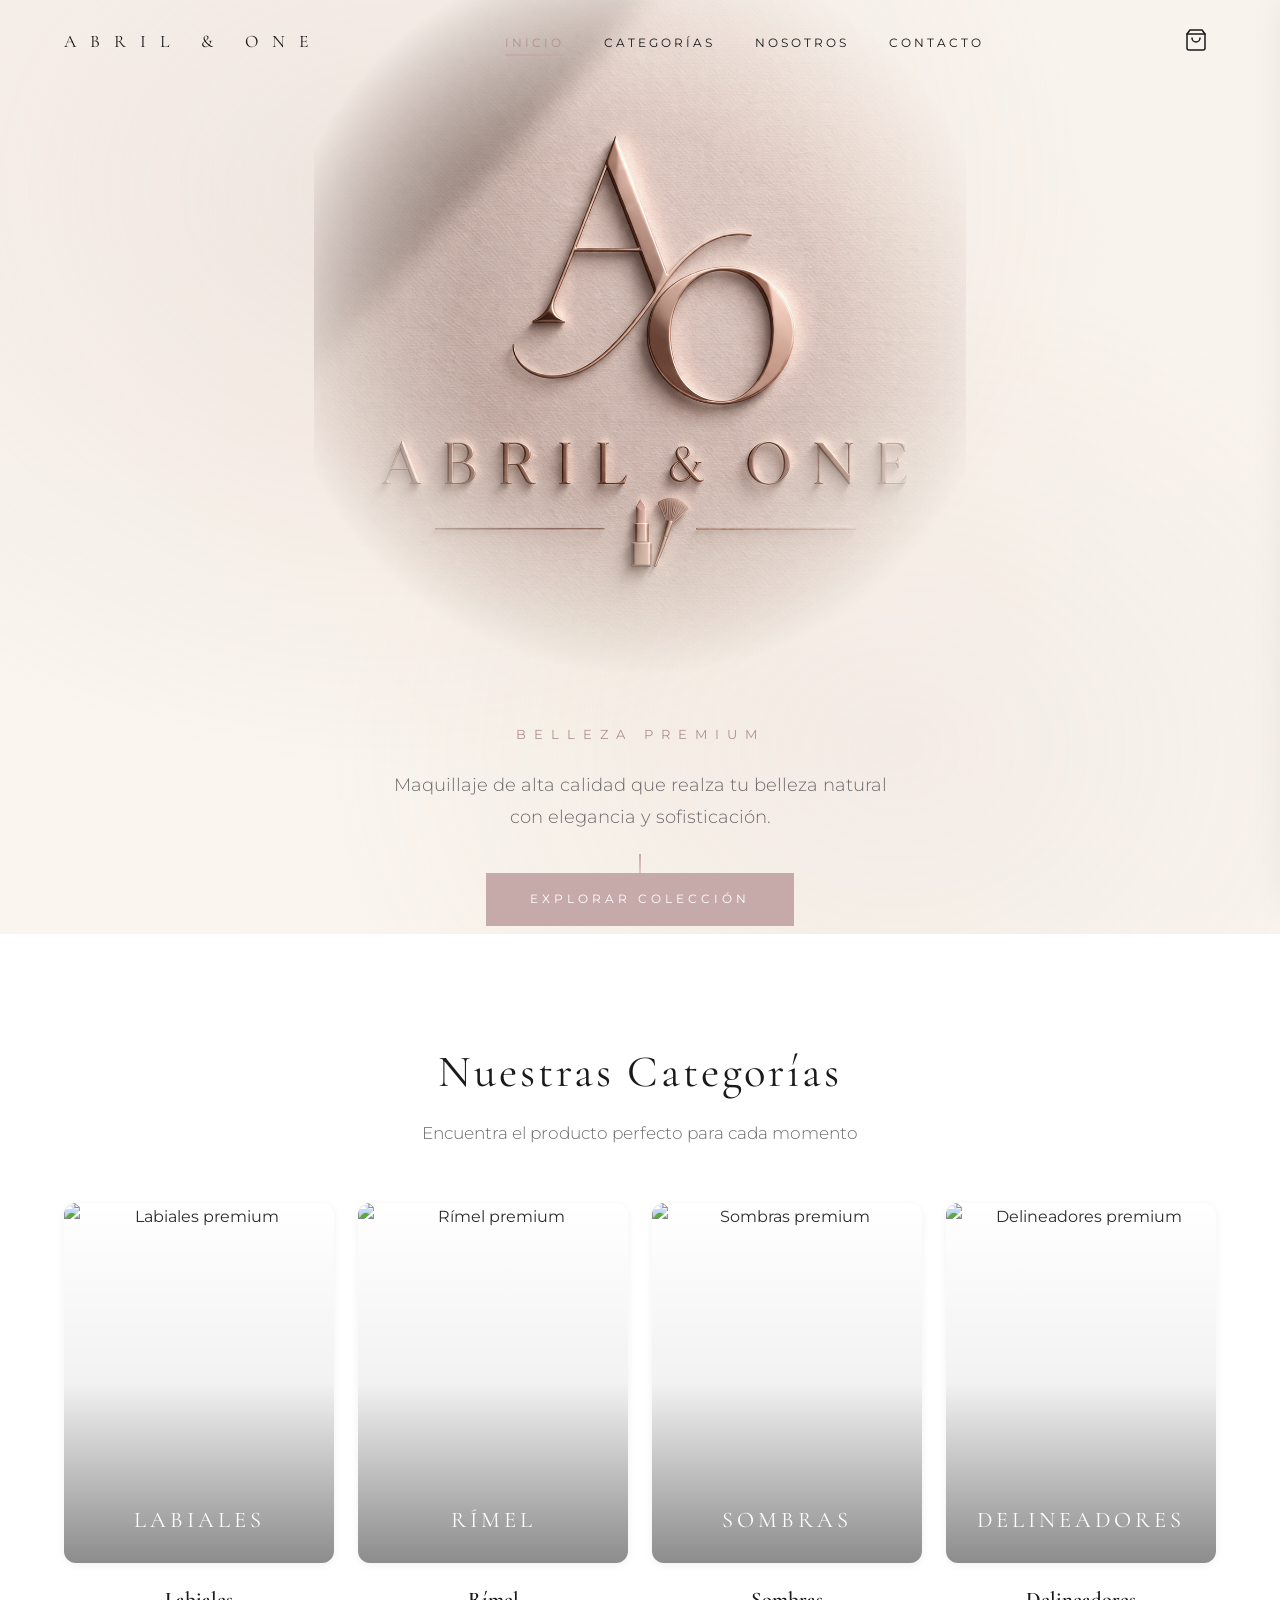
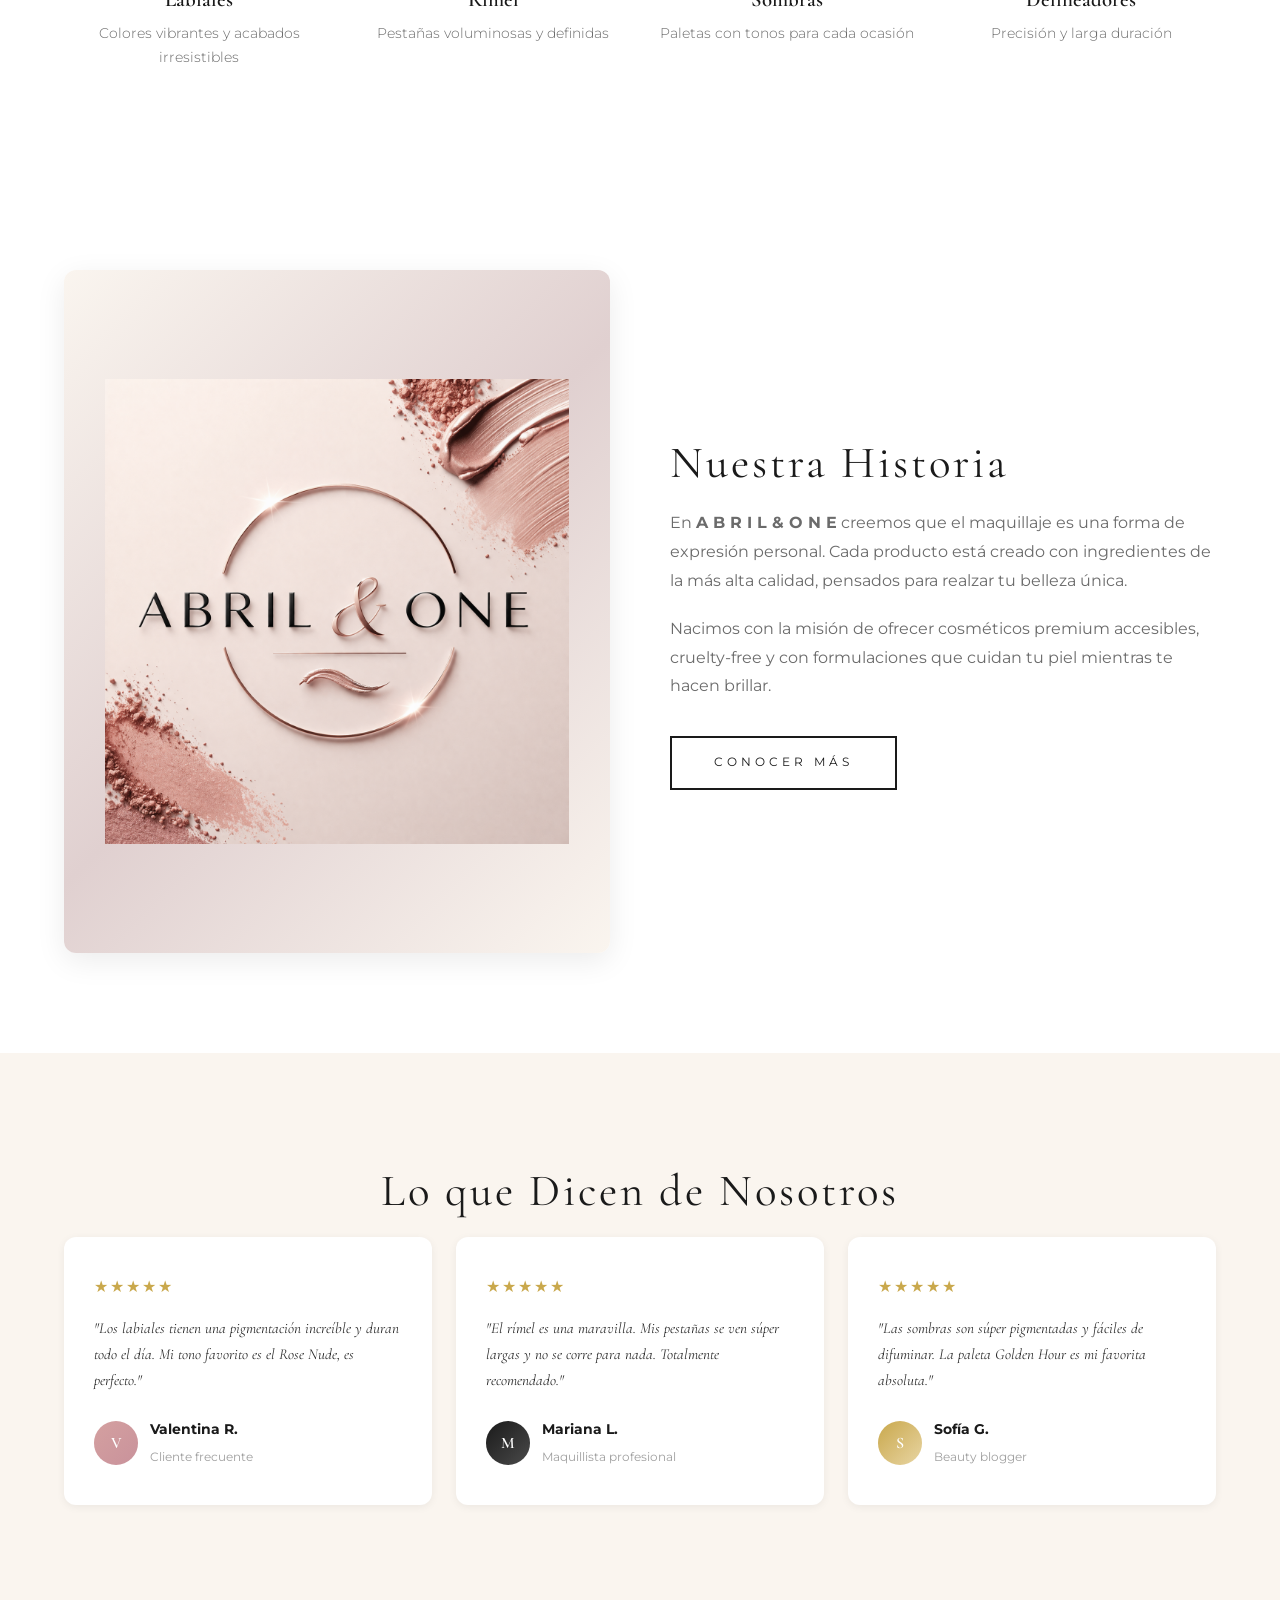
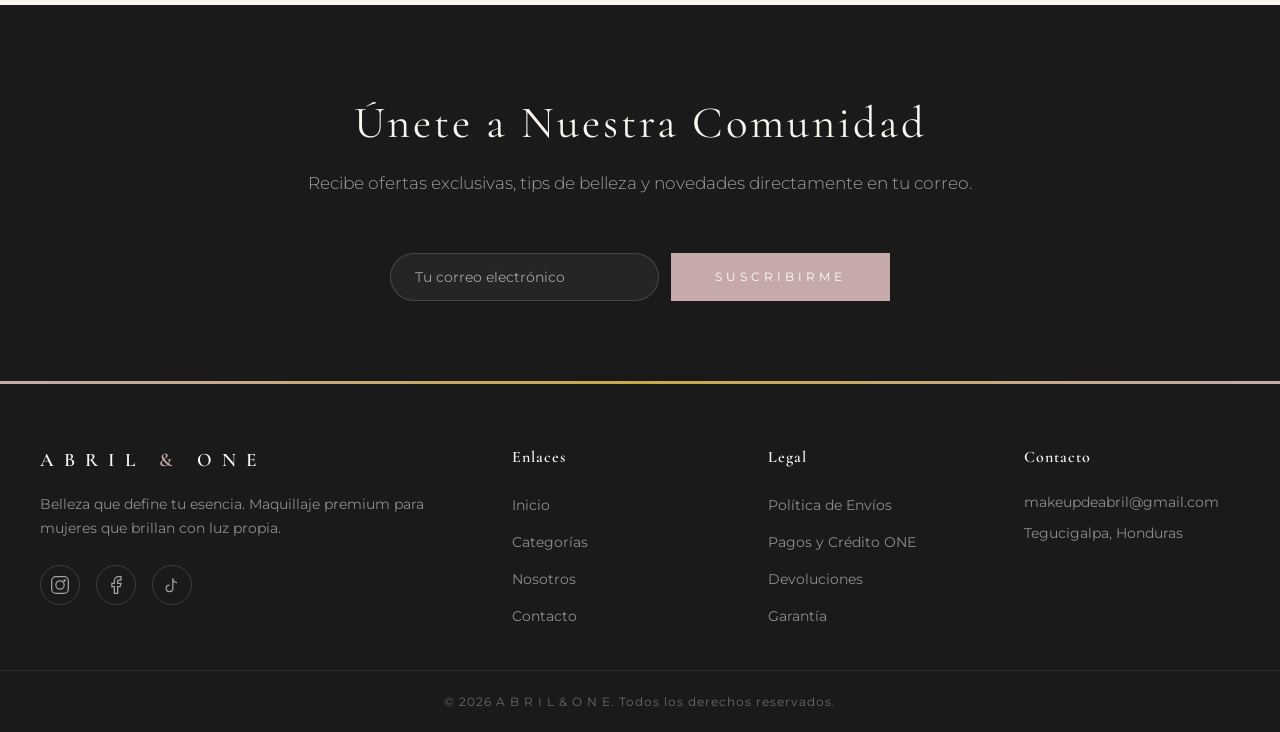
==== index.html @ 41f859d7 "Initial commit: A B R I L & O N E - E-commerce de maquillaje premium - Sitio completo con catalogo d" ====
<!DOCTYPE html>
<html lang="es">
<head>
  <meta charset="UTF-8">
  <meta name="viewport" content="width=device-width, initial-scale=1.0">
  <meta name="description" content="A B R I L & O N E — Maquillaje premium. Labiales, rímel, sombras y delineadores que definen tu esencia.">
  <title>A B R I L &amp; O N E | Belleza Premium</title>
  <link rel="preconnect" href="https://fonts.googleapis.com">
  <link rel="preconnect" href="https://fonts.gstatic.com" crossorigin>
  <link href="https://fonts.googleapis.com/css2?family=Cormorant+Garamond:ital,wght@0,300;0,400;0,500;0,600;0,700;1,300;1,400&family=Montserrat:wght@300;400;500;600&display=swap" rel="stylesheet">
  <link rel="stylesheet" href="css/styles.css">
</head>
<body>

  <!-- ========== NAVBAR ========== -->
  <nav class="navbar" id="navbar">
    <div class="container nav-container">
      <a href="index.html" class="nav-logo">A B R I L &nbsp; &amp; &nbsp; O N E</a>
      <ul class="nav-links" id="navLinks">
        <li><a href="index.html" class="active">Inicio</a></li>
        <li><a href="productos.html">Categorías</a></li>
        <li><a href="nosotros.html">Nosotros</a></li>
        <li><a href="contacto.html">Contacto</a></li>
      </ul>
      <div class="nav-actions">
        <button class="cart-btn" id="cartBtn" aria-label="Carrito de compras">
          <svg width="24" height="24" viewBox="0 0 24 24" fill="none" stroke="currentColor" stroke-width="1.5" stroke-linecap="round" stroke-linejoin="round">
            <path d="M6 2L3 6v14a2 2 0 002 2h14a2 2 0 002-2V6l-3-4z"/>
            <line x1="3" y1="6" x2="21" y2="6"/>
            <path d="M16 10a4 4 0 01-8 0"/>
          </svg>
          <span class="cart-count" id="cartCount">0</span>
        </button>
        <button class="menu-toggle" id="menuToggle" aria-label="Abrir menú" aria-expanded="false">
          <span></span>
          <span></span>
          <span></span>
        </button>
      </div>
    </div>
  </nav>

  <!-- ========== HERO ========== -->
  <section class="hero" id="inicio">
    <div class="hero-bg"></div>
    <div class="hero-content">
      <div class="hero-logo-wrap fade-in">
        <img src="logo.png" alt="A B R I L   &   O N E" class="hero-logo">
      </div>
      <p class="hero-tagline fade-in">Belleza Premium</p>
      <p class="hero-desc fade-in">Maquillaje de alta calidad que realza tu belleza natural con elegancia y sofisticación.</p>
      <a href="productos.html" class="btn btn-primary fade-in">Explorar Colección</a>
    </div>
    <div class="hero-scroll-indicator">
      <span></span>
    </div>
  </section>

  <!-- ========== CATEGORIAS ========== -->
  <section class="section categories" id="categorias">
    <div class="container">
      <h2 class="section-title scroll-reveal">Nuestras Categorías</h2>
      <p class="section-subtitle scroll-reveal">Encuentra el producto perfecto para cada momento</p>
      <div class="categories-grid">
        <a href="productos.html?cat=labiales" class="category-card scroll-reveal">
          <div class="category-img">
            <img src="https://images.unsplash.com/photo-1596462502278-27bfdc403348?w=600&h=800&fit=crop&crop=center" alt="Labiales premium" loading="lazy">
            <div class="category-overlay">
              <span class="category-label">Labiales</span>
            </div>
          </div>
          <h3>Labiales</h3>
          <p>Colores vibrantes y acabados irresistibles</p>
        </a>
        <a href="productos.html?cat=rimel" class="category-card scroll-reveal">
          <div class="category-img">
            <img src="https://images.unsplash.com/photo-1583241800698-e8ab01830a07?w=600&h=800&fit=crop&crop=center" alt="Rímel premium" loading="lazy">
            <div class="category-overlay">
              <span class="category-label">Rímel</span>
            </div>
          </div>
          <h3>Rímel</h3>
          <p>Pestañas voluminosas y definidas</p>
        </a>
        <a href="productos.html?cat=sombras" class="category-card scroll-reveal">
          <div class="category-img">
            <img src="https://images.unsplash.com/photo-1512496015851-a90fb38ba796?w=600&h=800&fit=crop&crop=top" alt="Sombras premium" loading="lazy">
            <div class="category-overlay">
              <span class="category-label">Sombras</span>
            </div>
          </div>
          <h3>Sombras</h3>
          <p>Paletas con tonos para cada ocasión</p>
        </a>
        <a href="productos.html?cat=delineadores" class="category-card scroll-reveal">
          <div class="category-img">
            <img src="https://images.unsplash.com/photo-1631214524020-7e18db9a8f92?w=600&h=800&fit=crop&crop=center" alt="Delineadores premium" loading="lazy">
            <div class="category-overlay">
              <span class="category-label">Delineadores</span>
            </div>
          </div>
          <h3>Delineadores</h3>
          <p>Precisión y larga duración</p>
        </a>
      </div>
    </div>
  </section>

  <!-- ========== ABOUT TEASER ========== -->
  <section class="section about-teaser">
    <div class="container about-teaser-grid">
      <div class="about-teaser-img scroll-reveal">
        <div class="about-img-placeholder">
          <img src="logo2.png" alt="A B R I L & O N E" style="width: 85%; height: auto; object-fit: contain;">
        </div>
      </div>
      <div class="about-teaser-content scroll-reveal">
        <h2 class="section-title" style="text-align: left;">Nuestra Historia</h2>
        <p>En <strong>A B R I L & O N E</strong> creemos que el maquillaje es una forma de expresión personal. Cada producto está creado con ingredientes de la más alta calidad, pensados para realzar tu belleza única.</p>
        <p>Nacimos con la misión de ofrecer cosméticos premium accesibles, cruelty-free y con formulaciones que cuidan tu piel mientras te hacen brillar.</p>
        <a href="nosotros.html" class="btn btn-outline">Conocer Más</a>
      </div>
    </div>
  </section>

  <!-- ========== TESTIMONIOS ========== -->
  <section class="section testimonials">
    <div class="container">
      <h2 class="section-title scroll-reveal">Lo que Dicen de Nosotros</h2>
      <div class="testimonials-grid">
        <div class="testimonial-card scroll-reveal">
          <div class="stars">&#9733;&#9733;&#9733;&#9733;&#9733;</div>
          <p class="testimonial-text">"Los labiales tienen una pigmentación increíble y duran todo el día. Mi tono favorito es el Rose Nude, es perfecto."</p>
          <div class="testimonial-author">
            <div class="author-avatar" style="background: linear-gradient(135deg, #D4A0A0, #C9929B);">V</div>
            <div>
              <strong>Valentina R.</strong>
              <span>Cliente frecuente</span>
            </div>
          </div>
        </div>
        <div class="testimonial-card scroll-reveal">
          <div class="stars">&#9733;&#9733;&#9733;&#9733;&#9733;</div>
          <p class="testimonial-text">"El rímel es una maravilla. Mis pestañas se ven súper largas y no se corre para nada. Totalmente recomendado."</p>
          <div class="testimonial-author">
            <div class="author-avatar" style="background: linear-gradient(135deg, #1A1A1A, #4A4A4A);">M</div>
            <div>
              <strong>Mariana L.</strong>
              <span>Maquillista profesional</span>
            </div>
          </div>
        </div>
        <div class="testimonial-card scroll-reveal">
          <div class="stars">&#9733;&#9733;&#9733;&#9733;&#9733;</div>
          <p class="testimonial-text">"Las sombras son súper pigmentadas y fáciles de difuminar. La paleta Golden Hour es mi favorita absoluta."</p>
          <div class="testimonial-author">
            <div class="author-avatar" style="background: linear-gradient(135deg, #C9A84C, #E8D5A3);">S</div>
            <div>
              <strong>Sofía G.</strong>
              <span>Beauty blogger</span>
            </div>
          </div>
        </div>
      </div>
    </div>
  </section>

  <!-- ========== NEWSLETTER ========== -->
  <section class="section newsletter">
    <div class="container text-center">
      <h2 class="section-title scroll-reveal">Únete a Nuestra Comunidad</h2>
      <p class="section-subtitle scroll-reveal">Recibe ofertas exclusivas, tips de belleza y novedades directamente en tu correo.</p>
      <form class="newsletter-form scroll-reveal" onsubmit="return false;">
        <input type="email" placeholder="Tu correo electrónico" required>
        <button type="submit" class="btn btn-primary">Suscribirme</button>
      </form>
    </div>
  </section>

  <!-- ========== FOOTER ========== -->
  <footer class="footer">
    <div class="footer-accent"></div>
    <div class="container footer-grid">
      <div class="footer-brand">
        <h3 class="footer-logo">A B R I L &nbsp; <span>&amp;</span> &nbsp; O N E</h3>
        <p>Belleza que define tu esencia. Maquillaje premium para mujeres que brillan con luz propia.</p>
        <div class="social-links">
          <a href="#" aria-label="Instagram">
            <svg width="20" height="20" viewBox="0 0 24 24" fill="none" stroke="currentColor" stroke-width="1.5"><rect x="2" y="2" width="20" height="20" rx="5"/><circle cx="12" cy="12" r="5"/><circle cx="17.5" cy="6.5" r="1.5" fill="currentColor" stroke="none"/></svg>
          </a>
          <a href="#" aria-label="Facebook">
            <svg width="20" height="20" viewBox="0 0 24 24" fill="none" stroke="currentColor" stroke-width="1.5"><path d="M18 2h-3a5 5 0 00-5 5v3H7v4h3v8h4v-8h3l1-4h-4V7a1 1 0 011-1h3z"/></svg>
          </a>
          <a href="#" aria-label="TikTok">
            <svg width="20" height="20" viewBox="0 0 24 24" fill="none" stroke="currentColor" stroke-width="1.5"><path d="M9 12a4 4 0 104 4V4a5 5 0 005 5"/></svg>
          </a>
        </div>
      </div>
      <div class="footer-links">
        <h4>Enlaces</h4>
        <ul>
          <li><a href="index.html">Inicio</a></li>
          <li><a href="productos.html">Categorías</a></li>
          <li><a href="nosotros.html">Nosotros</a></li>
          <li><a href="contacto.html">Contacto</a></li>
        </ul>
      </div>
      <div class="footer-links">
        <h4>Legal</h4>
        <ul>
          <li><a href="politicas.html#envios">Política de Envíos</a></li>
          <li><a href="politicas.html#pagos">Pagos y Crédito ONE</a></li>
          <li><a href="politicas.html#devoluciones">Devoluciones</a></li>
          <li><a href="politicas.html#garantia">Garantía</a></li>
        </ul>
      </div>
      <div class="footer-contact">
        <h4>Contacto</h4>
        <p>makeupdeabril@gmail.com</p>
        <p>Tegucigalpa, Honduras</p>
      </div>
    </div>
    <div class="footer-bottom">
      <div class="container">
        <p>&copy; <span id="currentYear"></span> A B R I L & O N E. Todos los derechos reservados.</p>
      </div>
    </div>
  </footer>

  <!-- ========== CART SIDEBAR ========== -->
  <div class="cart-overlay" id="cartOverlay"></div>
  <aside class="cart-sidebar" id="cartSidebar">
    <div class="cart-header">
      <h3>Tu Carrito</h3>
      <button class="cart-close" id="cartClose" aria-label="Cerrar carrito">
        <svg width="20" height="20" viewBox="0 0 24 24" fill="none" stroke="currentColor" stroke-width="1.5"><line x1="18" y1="6" x2="6" y2="18"/><line x1="6" y1="6" x2="18" y2="18"/></svg>
      </button>
    </div>
    <div class="cart-items" id="cartItems">
      <!-- Rendered by JS -->
    </div>
    <div class="cart-empty" id="cartEmpty">
      <svg width="48" height="48" viewBox="0 0 24 24" fill="none" stroke="currentColor" stroke-width="1" style="color: var(--gris-light);"><path d="M6 2L3 6v14a2 2 0 002 2h14a2 2 0 002-2V6l-3-4z"/><line x1="3" y1="6" x2="21" y2="6"/><path d="M16 10a4 4 0 01-8 0"/></svg>
      <p>Tu carrito está vacío</p>
      <a href="productos.html" class="btn btn-outline" style="font-size: 0.65rem; padding: 10px 28px;">Explorar Categorías</a>
    </div>
    <div class="cart-footer" id="cartFooter">
      <div class="cart-subtotal">
        <span>Subtotal</span>
        <span id="cartSubtotal">L. 0</span>
      </div>
      <div class="cart-credit-option">
        <label class="credit-toggle">
          <input type="checkbox" id="creditOneToggle">
          <span class="credit-toggle-slider"></span>
          <span class="credit-toggle-label">Crédito ONE</span>
        </label>
        <p class="credit-desc">Paga 50% al hacer tu pedido y 50% 24h antes de recibir</p>
        <div class="credit-breakdown" id="creditBreakdown">
          <div class="credit-row">
            <span>Ahora</span>
            <span id="creditNow">L. 0</span>
          </div>
          <div class="credit-row">
            <span>24h antes de recibir</span>
            <span id="creditLater">L. 0</span>
          </div>
        </div>
      </div>
      <div class="cart-total">
        <span>Total</span>
        <span id="cartTotal">L. 0</span>
      </div>
      <label class="policy-accept">
        <input type="checkbox" id="policyAccept">
        <span class="policy-accept-check"></span>
        <span class="policy-accept-text">He leído y acepto las <a href="politicas.html" target="_blank">políticas de empresa</a></span>
      </label>
      <button class="btn btn-primary cart-checkout-btn" id="checkoutBtn" style="width: 100%; text-align: center;" disabled>Finalizar Compra</button>
    </div>
  </aside>

  <script src="js/analytics.js"></script>
  <script src="js/products.js"></script>
  <script src="js/main.js"></script>
</body>
</html>
---- css/styles.css ----
/* ============================================
   A B R I L  &  O N E — Styles
   Colores: Marfil, Negro, Rosa Palo
   ============================================ */

:root {
  --marfil: #FAF5EF;
  --marfil-light: #FFFDF9;
  --negro: #1A1A1A;
  --negro-light: #2D2D2D;
  --rosa-palo: #C6AAAA;
  --rosa-palo-dark: #B09090;
  --rosa-palo-light: #E0D0D0;
  --gris: #6B6B6B;
  --gris-light: #A0A0A0;
  --dorado: #C9A84C;
  --blanco: #FFFFFF;

  --font-display: 'Cormorant Garamond', 'Playfair Display', Georgia, serif;
  --font-body: 'Montserrat', 'Segoe UI', sans-serif;

  --transition: 0.3s cubic-bezier(0.4, 0, 0.2, 1);
  --shadow-sm: 0 2px 8px rgba(0,0,0,0.06);
  --shadow-md: 0 8px 30px rgba(0,0,0,0.08);
  --shadow-lg: 0 16px 48px rgba(0,0,0,0.12);
  --radius: 12px;
  --radius-sm: 8px;
}

/* ---- RESET ---- */
*, *::before, *::after { box-sizing: border-box; margin: 0; padding: 0; }
html { scroll-behavior: smooth; font-size: 16px; }
body {
  font-family: var(--font-body);
  color: var(--negro-light);
  background: var(--marfil);
  line-height: 1.7;
  overflow-x: hidden;
  -webkit-font-smoothing: antialiased;
}
a { text-decoration: none; color: inherit; transition: color var(--transition); }
ul { list-style: none; }
img { max-width: 100%; display: block; }
button { cursor: pointer; border: none; background: none; font-family: inherit; }
input, textarea, select { font-family: inherit; font-size: inherit; }

/* ---- UTILITIES ---- */
.container { max-width: 1200px; margin: 0 auto; padding: 0 24px; }
.text-center { text-align: center; }
.section { padding: 100px 0; }
.section-title {
  font-family: var(--font-display);
  font-size: clamp(2rem, 5vw, 2.8rem);
  font-weight: 400;
  color: var(--negro);
  text-align: center;
  margin-bottom: 0.5rem;
  letter-spacing: 3px;
}
.section-subtitle {
  font-size: 1.05rem;
  color: var(--gris);
  text-align: center;
  margin-bottom: 3.5rem;
  font-weight: 300;
}

/* ---- BUTTONS ---- */
.btn {
  display: inline-block;
  padding: 15px 42px;
  font-size: 0.72rem;
  font-weight: 400;
  letter-spacing: 4px;
  text-transform: uppercase;
  border-radius: 0;
  transition: all var(--transition);
  position: relative;
  overflow: hidden;
}
.btn-primary {
  background: var(--rosa-palo);
  color: var(--blanco);
  border: 2px solid var(--rosa-palo);
}
.btn-primary:hover {
  background: var(--rosa-palo-dark);
  border-color: var(--rosa-palo-dark);
  transform: translateY(-2px);
  box-shadow: 0 8px 24px rgba(212, 160, 160, 0.35);
}
.btn-outline {
  background: transparent;
  color: var(--negro);
  border: 2px solid var(--negro);
}
.btn-outline:hover {
  background: var(--negro);
  color: var(--marfil);
  transform: translateY(-2px);
}

/* ============================================
   NAVBAR
   ============================================ */
.navbar {
  position: fixed;
  top: 0;
  left: 0;
  width: 100%;
  z-index: 1000;
  padding: 20px 0;
  transition: all var(--transition);
  background: transparent;
}
.navbar.scrolled {
  background: rgba(250, 245, 239, 0.97);
  backdrop-filter: blur(12px);
  padding: 12px 0;
  box-shadow: var(--shadow-sm);
}
.nav-container {
  display: flex;
  align-items: center;
  justify-content: space-between;
}
.nav-logo {
  font-family: var(--font-display);
  font-size: 1.1rem;
  font-weight: 400;
  letter-spacing: 5px;
  color: var(--negro);
  white-space: nowrap;
  transition: color var(--transition);
}
.nav-logo:hover { color: var(--rosa-palo-dark); }
.nav-links {
  display: flex;
  gap: 40px;
}
.nav-links a {
  font-size: 0.75rem;
  font-weight: 400;
  letter-spacing: 3px;
  text-transform: uppercase;
  color: var(--negro);
  position: relative;
  padding: 4px 0;
}
.nav-links a::after {
  content: '';
  position: absolute;
  bottom: -2px;
  left: 0;
  width: 0;
  height: 1.5px;
  background: var(--rosa-palo);
  transition: width var(--transition);
}
.nav-links a:hover::after,
.nav-links a.active::after { width: 100%; }
.nav-links a.active { color: var(--rosa-palo-dark); }

.nav-actions { display: flex; align-items: center; gap: 16px; }

.cart-btn {
  position: relative;
  color: var(--negro);
  padding: 8px;
  transition: color var(--transition);
}
.cart-btn:hover { color: var(--rosa-palo); }
.cart-count {
  position: absolute;
  top: 0;
  right: 0;
  width: 18px;
  height: 18px;
  background: var(--rosa-palo);
  color: var(--blanco);
  font-size: 0.65rem;
  font-weight: 600;
  border-radius: 50%;
  display: flex;
  align-items: center;
  justify-content: center;
  opacity: 0;
  transform: scale(0);
  transition: all var(--transition);
}
.cart-count.show { opacity: 1; transform: scale(1); }

/* Hamburger */
.menu-toggle {
  display: none;
  flex-direction: column;
  gap: 5px;
  padding: 8px;
  z-index: 1001;
}
.menu-toggle span {
  display: block;
  width: 24px;
  height: 2px;
  background: var(--negro);
  transition: all var(--transition);
  border-radius: 2px;
}
.menu-toggle.active span:nth-child(1) { transform: rotate(45deg) translate(5px, 5px); }
.menu-toggle.active span:nth-child(2) { opacity: 0; }
.menu-toggle.active span:nth-child(3) { transform: rotate(-45deg) translate(5px, -5px); }

/* ============================================
   HERO
   ============================================ */
.hero {
  position: relative;
  min-height: 100vh;
  display: flex;
  align-items: center;
  justify-content: center;
  text-align: center;
  overflow: hidden;
  background: var(--marfil);
}
.hero-bg {
  position: absolute;
  inset: 0;
  background:
    radial-gradient(ellipse at 30% 20%, rgba(198, 170, 170, 0.18) 0%, transparent 55%),
    radial-gradient(ellipse at 70% 80%, rgba(198, 170, 170, 0.12) 0%, transparent 45%),
    radial-gradient(ellipse at 50% 40%, rgba(201, 168, 76, 0.06) 0%, transparent 60%);
  z-index: 0;
}
.hero::before {
  content: '';
  position: absolute;
  top: -50%;
  left: -50%;
  width: 200%;
  height: 200%;
  background: conic-gradient(from 0deg at 50% 50%,
    transparent 0deg,
    rgba(198, 170, 170, 0.03) 60deg,
    transparent 120deg,
    rgba(201, 168, 76, 0.02) 180deg,
    transparent 240deg,
    rgba(198, 170, 170, 0.03) 300deg,
    transparent 360deg
  );
  animation: subtleRotate 60s linear infinite;
  z-index: 0;
}
@keyframes subtleRotate {
  from { transform: rotate(0deg); }
  to { transform: rotate(360deg); }
}
.hero-content {
  position: relative;
  z-index: 1;
  max-width: 700px;
  padding: 0 24px;
}
/* Hero logo — large, centered, premium */
.hero-logo-wrap {
  margin-bottom: 2rem;
}
.hero-logo {
  width: clamp(400px, 65vw, 800px);
  height: auto;
  object-fit: contain;
  filter: drop-shadow(0 4px 20px rgba(198, 170, 170, 0.15));
  animation: logoReveal 1.8s cubic-bezier(0.22, 1, 0.36, 1) forwards;
  -webkit-mask-image: radial-gradient(ellipse 80% 75% at 50% 45%, black 35%, transparent 70%);
  mask-image: radial-gradient(ellipse 80% 75% at 50% 45%, black 35%, transparent 70%);
}
@keyframes logoReveal {
  0% { opacity: 0; transform: scale(0.95); }
  60% { opacity: 1; transform: scale(1.01); }
  100% { opacity: 1; transform: scale(1); }
}
.hero-tagline {
  font-family: var(--font-body);
  font-size: 0.8rem;
  font-weight: 400;
  letter-spacing: 8px;
  text-transform: uppercase;
  color: var(--rosa-palo-dark);
  margin-bottom: 1.5rem;
}
.hero-subtitle {
  font-family: var(--font-body);
  font-size: 0.85rem;
  font-weight: 500;
  letter-spacing: 6px;
  text-transform: uppercase;
  color: var(--rosa-palo-dark);
  margin-bottom: 1.5rem;
}
.hero-title {
  font-family: var(--font-display);
  font-size: clamp(3.2rem, 8vw, 6rem);
  font-weight: 300;
  color: var(--negro);
  line-height: 1.1;
  margin-bottom: 1.5rem;
  letter-spacing: 4px;
}
.hero-title em {
  font-style: italic;
  color: var(--rosa-palo);
}
.hero-desc {
  font-size: 1.1rem;
  color: var(--gris);
  font-weight: 300;
  max-width: 520px;
  margin: 0 auto 2.5rem;
  line-height: 1.8;
}
.hero-scroll-indicator {
  position: absolute;
  bottom: 40px;
  left: 50%;
  transform: translateX(-50%);
  z-index: 1;
}
.hero-scroll-indicator span {
  display: block;
  width: 2px;
  height: 40px;
  background: linear-gradient(to bottom, var(--rosa-palo), transparent);
  animation: scrollPulse 2s ease-in-out infinite;
}

/* ============================================
   CATEGORIES
   ============================================ */
.categories { background: var(--blanco); }
.categories-grid {
  display: grid;
  grid-template-columns: repeat(4, 1fr);
  gap: 24px;
}
.category-card {
  text-align: center;
  padding: 0;
  border-radius: var(--radius);
  transition: all var(--transition);
  display: block;
}
.category-card:hover { transform: translateY(-8px); }
.category-card:hover .category-img { box-shadow: var(--shadow-lg); }
.category-img {
  width: 100%;
  aspect-ratio: 3/4;
  border-radius: var(--radius);
  margin-bottom: 1.2rem;
  position: relative;
  overflow: hidden;
  transition: box-shadow var(--transition);
  box-shadow: var(--shadow-sm);
}
.category-img img {
  width: 100%;
  height: 100%;
  object-fit: cover;
  transition: transform 0.6s ease;
}
.category-card:hover .category-img img { transform: scale(1.08); }
.category-overlay {
  position: absolute;
  inset: 0;
  display: flex;
  align-items: flex-end;
  justify-content: center;
  padding-bottom: 24px;
  background: linear-gradient(to top, rgba(0,0,0,0.45) 0%, rgba(0,0,0,0.05) 50%, transparent 100%);
  transition: background var(--transition);
}
.category-card:hover .category-overlay {
  background: linear-gradient(to top, rgba(0,0,0,0.55) 0%, rgba(0,0,0,0.1) 50%, transparent 100%);
}
.category-label {
  font-family: var(--font-display);
  font-size: 1.4rem;
  font-weight: 400;
  letter-spacing: 4px;
  text-transform: uppercase;
  color: var(--blanco);
}
.category-card h3 {
  font-family: var(--font-display);
  font-size: 1.3rem;
  font-weight: 600;
  color: var(--negro);
  margin-bottom: 0.3rem;
}
.category-card p {
  font-size: 0.88rem;
  color: var(--gris);
  font-weight: 300;
}

/* ============================================
   FEATURED PRODUCTS
   ============================================ */
.featured-products { background: var(--marfil); }
.products-grid {
  display: grid;
  grid-template-columns: repeat(4, 1fr);
  gap: 24px;
}
.product-card {
  background: var(--blanco);
  border-radius: var(--radius);
  overflow: hidden;
  transition: all var(--transition);
  box-shadow: var(--shadow-sm);
}
.product-card:hover {
  transform: translateY(-6px);
  box-shadow: var(--shadow-md);
}
.product-img {
  width: 100%;
  aspect-ratio: 1/1;
  position: relative;
  overflow: hidden;
}
.product-img::after {
  content: '';
  position: absolute;
  inset: 0;
  background: linear-gradient(90deg, transparent 0%, rgba(255,255,255,0.3) 50%, transparent 100%);
  animation: shimmer 3s ease-in-out infinite;
  background-size: 200% 100%;
}
.product-badge {
  position: absolute;
  top: 12px;
  left: 12px;
  background: var(--rosa-palo);
  color: var(--blanco);
  font-size: 0.7rem;
  font-weight: 600;
  letter-spacing: 1px;
  text-transform: uppercase;
  padding: 4px 12px;
  border-radius: 50px;
  z-index: 2;
}
.product-info {
  padding: 20px;
}
.product-category {
  font-size: 0.7rem;
  font-weight: 500;
  letter-spacing: 2px;
  text-transform: uppercase;
  color: var(--rosa-palo);
  margin-bottom: 0.4rem;
}
.product-name {
  font-family: var(--font-display);
  font-size: 1.1rem;
  font-weight: 600;
  color: var(--negro);
  margin-bottom: 0.3rem;
}
.product-desc {
  font-size: 0.85rem;
  color: var(--gris);
  font-weight: 300;
  margin-bottom: 1rem;
  line-height: 1.5;
}
.product-footer {
  display: flex;
  align-items: center;
  justify-content: space-between;
}
.product-price {
  font-family: var(--font-display);
  font-size: 1.2rem;
  font-weight: 600;
  color: var(--negro);
}
.product-add-btn {
  width: 40px;
  height: 40px;
  border-radius: 50%;
  border: 1.5px solid var(--rosa-palo);
  color: var(--rosa-palo);
  display: flex;
  align-items: center;
  justify-content: center;
  transition: all var(--transition);
  font-size: 1.3rem;
}
.product-add-btn:hover {
  background: var(--rosa-palo);
  color: var(--blanco);
  transform: scale(1.1);
}

/* ---- Product Actions (qty + add to cart) ---- */
.product-actions {
  display: flex;
  align-items: center;
  gap: 10px;
  margin-top: 12px;
}
.qty-selector {
  display: flex;
  align-items: center;
  border: 1.5px solid var(--rosa-palo-light);
  border-radius: var(--radius-sm);
  overflow: hidden;
}
.qty-btn {
  width: 32px;
  height: 32px;
  border: none;
  background: transparent;
  color: var(--negro);
  font-size: 1rem;
  cursor: pointer;
  display: flex;
  align-items: center;
  justify-content: center;
  transition: background var(--transition);
}
.qty-btn:hover {
  background: var(--rosa-palo-light);
}
.qty-value {
  width: 28px;
  text-align: center;
  font-family: var(--font-body);
  font-size: 0.85rem;
  font-weight: 600;
  color: var(--negro);
  user-select: none;
}
.add-cart-btn {
  flex: 1;
  height: 32px;
  border: none;
  border-radius: var(--radius-sm);
  background: var(--rosa-palo);
  color: var(--blanco);
  font-family: var(--font-body);
  font-size: 0.7rem;
  font-weight: 500;
  letter-spacing: 0.5px;
  text-transform: uppercase;
  cursor: pointer;
  transition: all var(--transition);
}
.add-cart-btn:hover {
  background: var(--rosa-palo-dark);
  transform: scale(1.02);
}

/* ---- Cart Toast Notification ---- */
.cart-toast {
  position: fixed;
  bottom: 30px;
  left: 50%;
  transform: translateX(-50%) translateY(20px);
  background: var(--negro);
  color: var(--blanco);
  padding: 14px 24px;
  border-radius: var(--radius-sm);
  display: flex;
  align-items: center;
  gap: 10px;
  font-family: var(--font-body);
  font-size: 0.85rem;
  box-shadow: var(--shadow-lg);
  opacity: 0;
  transition: all 0.3s ease;
  z-index: 10000;
  max-width: 90vw;
}
.cart-toast svg {
  color: var(--dorado);
  flex-shrink: 0;
}
.cart-toast.show {
  opacity: 1;
  transform: translateX(-50%) translateY(0);
}

/* ============================================
   ABOUT TEASER
   ============================================ */
.about-teaser { background: var(--blanco); }
.about-teaser-grid {
  display: grid;
  grid-template-columns: 1fr 1fr;
  gap: 60px;
  align-items: center;
}
.about-img-placeholder {
  width: 100%;
  aspect-ratio: 4/5;
  background: linear-gradient(135deg, var(--marfil), var(--rosa-palo-light), var(--marfil));
  border-radius: var(--radius);
  display: flex;
  align-items: center;
  justify-content: center;
  box-shadow: var(--shadow-md);
}
.about-img-placeholder span {
  font-family: var(--font-display);
  font-size: 3rem;
  color: var(--rosa-palo);
  opacity: 0.4;
  letter-spacing: 4px;
}
.about-teaser-content p {
  font-size: 1rem;
  color: var(--gris);
  margin-bottom: 1.2rem;
  line-height: 1.8;
}
.about-teaser-content .btn { margin-top: 1rem; }

/* ============================================
   TESTIMONIALS
   ============================================ */
.testimonials { background: var(--marfil); }
.testimonials-grid {
  display: grid;
  grid-template-columns: repeat(3, 1fr);
  gap: 24px;
}
.testimonial-card {
  background: var(--blanco);
  border-radius: var(--radius);
  padding: 36px 30px;
  box-shadow: var(--shadow-sm);
  transition: all var(--transition);
}
.testimonial-card:hover {
  transform: translateY(-4px);
  box-shadow: var(--shadow-md);
}
.stars {
  color: var(--dorado);
  font-size: 1rem;
  letter-spacing: 2px;
  margin-bottom: 1rem;
}
.testimonial-text {
  font-family: var(--font-display);
  font-size: 0.95rem;
  font-style: italic;
  color: var(--negro-light);
  line-height: 1.7;
  margin-bottom: 1.5rem;
}
.testimonial-author {
  display: flex;
  align-items: center;
  gap: 12px;
}
.author-avatar {
  width: 44px;
  height: 44px;
  border-radius: 50%;
  display: flex;
  align-items: center;
  justify-content: center;
  color: var(--blanco);
  font-family: var(--font-display);
  font-size: 1rem;
  font-weight: 600;
}
.testimonial-author strong {
  display: block;
  font-size: 0.88rem;
  color: var(--negro);
}
.testimonial-author span {
  font-size: 0.78rem;
  color: var(--gris-light);
}

/* ============================================
   NEWSLETTER
   ============================================ */
.newsletter {
  background: var(--negro);
  color: var(--marfil);
  padding: 80px 0;
}
.newsletter .section-title { color: var(--marfil); }
.newsletter .section-subtitle { color: var(--gris-light); }
.newsletter-form {
  display: flex;
  gap: 12px;
  max-width: 500px;
  margin: 0 auto;
}
.newsletter-form input {
  flex: 1;
  padding: 14px 24px;
  border: 1.5px solid rgba(255,255,255,0.15);
  border-radius: 50px;
  background: rgba(255,255,255,0.05);
  color: var(--marfil);
  font-size: 0.9rem;
  outline: none;
  transition: border-color var(--transition);
}
.newsletter-form input::placeholder { color: var(--gris-light); }
.newsletter-form input:focus { border-color: var(--rosa-palo); }
.newsletter-form .btn-primary { white-space: nowrap; }

/* ============================================
   FOOTER
   ============================================ */
.footer {
  background: var(--negro);
  color: rgba(255,255,255,0.7);
  padding-top: 0;
}
.footer-accent {
  height: 3px;
  background: linear-gradient(90deg, var(--rosa-palo), var(--dorado), var(--rosa-palo));
}
.footer-grid {
  display: grid;
  grid-template-columns: 2fr 1fr 1fr 1fr;
  gap: 40px;
  padding: 60px 0 40px;
}
.footer-logo {
  font-family: var(--font-display);
  font-size: 1.2rem;
  font-weight: 600;
  letter-spacing: 3px;
  color: var(--marfil);
  margin-bottom: 1rem;
}
.footer-logo span { color: var(--rosa-palo); }
.footer-brand p {
  font-size: 0.88rem;
  line-height: 1.7;
  margin-bottom: 1.5rem;
  color: rgba(255,255,255,0.5);
}
.social-links { display: flex; gap: 16px; }
.social-links a {
  width: 40px;
  height: 40px;
  border-radius: 50%;
  border: 1px solid rgba(255,255,255,0.15);
  display: flex;
  align-items: center;
  justify-content: center;
  color: rgba(255,255,255,0.6);
  transition: all var(--transition);
}
.social-links a:hover {
  border-color: var(--rosa-palo);
  color: var(--rosa-palo);
  transform: translateY(-3px);
}
.footer-links h4, .footer-contact h4 {
  font-family: var(--font-display);
  font-size: 1rem;
  font-weight: 600;
  color: var(--marfil);
  margin-bottom: 1.2rem;
  letter-spacing: 1px;
}
.footer-links ul { display: flex; flex-direction: column; gap: 10px; }
.footer-links a {
  font-size: 0.85rem;
  color: rgba(255,255,255,0.5);
  transition: color var(--transition);
}
.footer-links a:hover { color: var(--rosa-palo); }
.footer-contact p {
  font-size: 0.85rem;
  margin-bottom: 0.5rem;
  color: rgba(255,255,255,0.5);
}
.footer-bottom {
  border-top: 1px solid rgba(255,255,255,0.08);
  padding: 20px 0;
  text-align: center;
}
.footer-bottom p {
  font-size: 0.78rem;
  color: rgba(255,255,255,0.35);
  letter-spacing: 1px;
}

/* ============================================
   PRODUCT CATALOG PAGE
   ============================================ */
.page-header {
  padding: 140px 0 60px;
  text-align: center;
  background: var(--blanco);
}
.page-header h1 {
  font-family: var(--font-display);
  font-size: clamp(2.2rem, 5vw, 3rem);
  font-weight: 700;
  color: var(--negro);
  margin-bottom: 0.5rem;
}
.page-header p {
  font-size: 1.05rem;
  color: var(--gris);
  font-weight: 300;
}
.filter-bar {
  display: flex;
  justify-content: center;
  gap: 12px;
  flex-wrap: wrap;
  padding: 30px 0 50px;
}
.filter-btn {
  padding: 10px 28px;
  font-size: 0.8rem;
  font-weight: 500;
  letter-spacing: 1.5px;
  text-transform: uppercase;
  border: 1.5px solid var(--negro);
  border-radius: 50px;
  color: var(--negro);
  background: transparent;
  transition: all var(--transition);
}
.filter-btn:hover,
.filter-btn.active {
  background: var(--negro);
  color: var(--marfil);
}
.catalog-grid {
  display: grid;
  grid-template-columns: repeat(3, 1fr);
  gap: 28px;
  padding-bottom: 80px;
}

/* ============================================
   ABOUT PAGE
   ============================================ */
.about-hero {
  padding: 160px 0 80px;
  text-align: center;
  background: linear-gradient(180deg, var(--blanco), var(--marfil));
}
.about-hero h1 {
  font-family: var(--font-display);
  font-size: clamp(2.5rem, 6vw, 3.5rem);
  font-weight: 700;
  color: var(--negro);
  margin-bottom: 1rem;
}
.about-hero p {
  font-size: 1.1rem;
  color: var(--gris);
  font-weight: 300;
  max-width: 600px;
  margin: 0 auto;
}
.values-grid {
  display: grid;
  grid-template-columns: repeat(3, 1fr);
  gap: 40px;
  text-align: center;
}
.value-card {
  padding: 40px 24px;
}
.value-icon {
  width: 80px;
  height: 80px;
  border-radius: 50%;
  background: var(--rosa-palo-light);
  color: var(--rosa-palo-dark);
  display: flex;
  align-items: center;
  justify-content: center;
  margin: 0 auto 1.5rem;
  font-size: 1.8rem;
}
.value-card h3 {
  font-family: var(--font-display);
  font-size: 1.2rem;
  font-weight: 600;
  color: var(--negro);
  margin-bottom: 0.8rem;
}
.value-card p {
  font-size: 0.9rem;
  color: var(--gris);
  line-height: 1.7;
}
.story-section {
  display: grid;
  grid-template-columns: 1fr 1fr;
  gap: 60px;
  align-items: center;
}
.story-section.reverse { direction: rtl; }
.story-section.reverse > * { direction: ltr; }
.story-img {
  aspect-ratio: 4/5;
  border-radius: var(--radius);
  display: flex;
  align-items: center;
  justify-content: center;
  box-shadow: var(--shadow-md);
}
.story-content h2 {
  font-family: var(--font-display);
  font-size: 1.8rem;
  font-weight: 600;
  color: var(--negro);
  margin-bottom: 1rem;
}
.story-content p {
  font-size: 0.95rem;
  color: var(--gris);
  line-height: 1.8;
  margin-bottom: 1rem;
}

/* ============================================
   CONTACT PAGE
   ============================================ */
.contact-grid {
  display: grid;
  grid-template-columns: 1fr 1fr;
  gap: 60px;
  align-items: start;
}
.contact-form { display: flex; flex-direction: column; gap: 20px; }
.form-group { display: flex; flex-direction: column; gap: 6px; }
.form-group label {
  font-size: 0.82rem;
  font-weight: 500;
  letter-spacing: 1px;
  text-transform: uppercase;
  color: var(--negro);
}
.form-group input,
.form-group select,
.form-group textarea {
  padding: 14px 20px;
  border: 1.5px solid rgba(0,0,0,0.1);
  border-radius: var(--radius-sm);
  background: var(--blanco);
  color: var(--negro);
  font-size: 0.95rem;
  outline: none;
  transition: border-color var(--transition);
}
.form-group input:focus,
.form-group select:focus,
.form-group textarea:focus { border-color: var(--rosa-palo); }
.form-group textarea { min-height: 140px; resize: vertical; }
.form-success {
  display: none;
  text-align: center;
  padding: 40px;
  background: var(--blanco);
  border-radius: var(--radius);
  box-shadow: var(--shadow-sm);
}
.form-success.show { display: block; }
.form-success h3 {
  font-family: var(--font-display);
  font-size: 1.5rem;
  color: var(--negro);
  margin-bottom: 0.5rem;
}
.contact-info-card {
  background: var(--blanco);
  border-radius: var(--radius);
  padding: 36px;
  box-shadow: var(--shadow-sm);
  margin-bottom: 20px;
}
.contact-info-card h3 {
  font-family: var(--font-display);
  font-size: 1.2rem;
  font-weight: 600;
  color: var(--negro);
  margin-bottom: 1.5rem;
}
.contact-item {
  display: flex;
  align-items: flex-start;
  gap: 16px;
  margin-bottom: 1.2rem;
}
.contact-item-icon {
  width: 44px;
  height: 44px;
  border-radius: 50%;
  background: var(--rosa-palo-light);
  color: var(--rosa-palo-dark);
  display: flex;
  align-items: center;
  justify-content: center;
  flex-shrink: 0;
}
.contact-item-text strong {
  display: block;
  font-size: 0.88rem;
  color: var(--negro);
  margin-bottom: 2px;
}
.contact-item-text span {
  font-size: 0.85rem;
  color: var(--gris);
}

/* ============================================
   ANIMATIONS
   ============================================ */
@keyframes shimmer {
  0% { background-position: -200% 0; }
  100% { background-position: 200% 0; }
}
@keyframes scrollPulse {
  0%, 100% { opacity: 0; transform: scaleY(0.5); transform-origin: top; }
  50% { opacity: 1; transform: scaleY(1); }
}
@keyframes fadeInUp {
  from { opacity: 0; transform: translateY(30px); }
  to { opacity: 1; transform: translateY(0); }
}

.fade-in {
  opacity: 0;
  transform: translateY(30px);
  animation: fadeInUp 0.8s ease forwards;
}
.fade-in:nth-child(1) { animation-delay: 0.1s; }
.fade-in:nth-child(2) { animation-delay: 0.25s; }
.fade-in:nth-child(3) { animation-delay: 0.4s; }
.fade-in:nth-child(4) { animation-delay: 0.55s; }

.scroll-reveal {
  opacity: 0;
  transform: translateY(30px);
  transition: opacity 0.6s ease, transform 0.6s ease;
}
.scroll-reveal.revealed {
  opacity: 1;
  transform: translateY(0);
}

/* ============================================
   RESPONSIVE
   ============================================ */
@media (max-width: 1024px) {
  .categories-grid { grid-template-columns: repeat(2, 1fr); }
  .products-grid { grid-template-columns: repeat(2, 1fr); }
  .footer-grid { grid-template-columns: 1fr 1fr; gap: 30px; }
  .catalog-grid { grid-template-columns: repeat(2, 1fr); }
}

@media (max-width: 768px) {
  .section { padding: 70px 0; }

  .menu-toggle { display: flex; }
  .nav-links {
    position: fixed;
    top: 0;
    right: -100%;
    width: 280px;
    height: 100vh;
    background: var(--marfil);
    flex-direction: column;
    padding: 100px 40px 40px;
    gap: 24px;
    box-shadow: var(--shadow-lg);
    transition: right var(--transition);
    z-index: 999;
  }
  .nav-links.active { right: 0; }
  .nav-links a { font-size: 1rem; }

  .hero-title { font-size: clamp(2.5rem, 10vw, 3.5rem); }
  .categories-grid { grid-template-columns: repeat(2, 1fr); gap: 16px; }
  .products-grid { grid-template-columns: repeat(2, 1fr); gap: 16px; }
  .about-teaser-grid { grid-template-columns: 1fr; gap: 40px; }
  .testimonials-grid { grid-template-columns: 1fr; }
  .newsletter-form { flex-direction: column; }
  .footer-grid { grid-template-columns: 1fr; gap: 30px; }
  .story-section,
  .story-section.reverse { grid-template-columns: 1fr; gap: 30px; }
  .contact-grid { grid-template-columns: 1fr; }
  .values-grid { grid-template-columns: 1fr; gap: 20px; }
  .catalog-grid { grid-template-columns: repeat(2, 1fr); gap: 16px; }
}

@media (max-width: 480px) {
  .container { padding: 0 16px; }
  .nav-logo { font-size: 1rem; letter-spacing: 2px; }
  .hero-title { font-size: 2.5rem; }
  .categories-grid { grid-template-columns: 1fr 1fr; gap: 12px; }
  .products-grid { grid-template-columns: 1fr; }
  .catalog-grid { grid-template-columns: 1fr; }
  .filter-bar { gap: 8px; }
  .filter-btn { padding: 8px 20px; font-size: 0.72rem; }
}

/* ============================================
   OVERLAY for mobile menu
   ============================================ */
.nav-overlay {
  position: fixed;
  inset: 0;
  background: rgba(0,0,0,0.4);
  z-index: 998;
  opacity: 0;
  pointer-events: none;
  transition: opacity var(--transition);
}
.nav-overlay.active {
  opacity: 1;
  pointer-events: auto;
}

/* ============================================
   CART SIDEBAR
   ============================================ */
.cart-overlay {
  position: fixed;
  inset: 0;
  background: rgba(0,0,0,0.35);
  z-index: 2000;
  opacity: 0;
  pointer-events: none;
  transition: opacity var(--transition);
  backdrop-filter: blur(2px);
}
.cart-overlay.active { opacity: 1; pointer-events: auto; }

.cart-sidebar {
  position: fixed;
  top: 0;
  right: -420px;
  width: 400px;
  max-width: 90vw;
  height: 100vh;
  background: var(--marfil-light);
  z-index: 2001;
  display: flex;
  flex-direction: column;
  box-shadow: -8px 0 40px rgba(0,0,0,0.1);
  transition: right 0.4s cubic-bezier(0.4, 0, 0.2, 1);
}
.cart-sidebar.active { right: 0; }

.cart-header {
  display: flex;
  align-items: center;
  justify-content: space-between;
  padding: 24px 28px;
  border-bottom: 1px solid rgba(0,0,0,0.06);
}
.cart-header h3 {
  font-family: var(--font-display);
  font-size: 1.4rem;
  font-weight: 400;
  letter-spacing: 3px;
  color: var(--negro);
}
.cart-close {
  color: var(--gris);
  padding: 8px;
  transition: color var(--transition);
}
.cart-close:hover { color: var(--negro); }

.cart-items {
  flex: 1;
  overflow-y: auto;
  padding: 16px 28px;
}
.cart-item {
  display: flex;
  gap: 16px;
  padding: 16px 0;
  border-bottom: 1px solid rgba(0,0,0,0.05);
  align-items: center;
}
.cart-item-color {
  width: 56px;
  height: 56px;
  border-radius: var(--radius-sm);
  flex-shrink: 0;
}
.cart-item-info { flex: 1; }
.cart-item-name {
  font-family: var(--font-display);
  font-size: 0.95rem;
  font-weight: 500;
  color: var(--negro);
  margin-bottom: 2px;
}
.cart-item-cat {
  font-size: 0.7rem;
  letter-spacing: 1.5px;
  text-transform: uppercase;
  color: var(--rosa-palo-dark);
  margin-bottom: 4px;
}
.cart-item-price {
  font-family: var(--font-display);
  font-size: 0.95rem;
  font-weight: 500;
  color: var(--negro);
}
.cart-item-remove {
  color: var(--gris-light);
  padding: 6px;
  transition: color var(--transition);
  font-size: 1.1rem;
}
.cart-item-remove:hover { color: #c0392b; }

.cart-empty {
  flex: 1;
  display: flex;
  flex-direction: column;
  align-items: center;
  justify-content: center;
  gap: 16px;
  padding: 40px;
}
.cart-empty p {
  font-size: 0.95rem;
  color: var(--gris);
}

.cart-footer {
  padding: 20px 28px 28px;
  border-top: 1px solid rgba(0,0,0,0.06);
  display: none;
}
.cart-footer.show { display: block; }

.cart-subtotal, .cart-total {
  display: flex;
  justify-content: space-between;
  align-items: center;
  margin-bottom: 12px;
}
.cart-subtotal span:first-child {
  font-size: 0.85rem;
  color: var(--gris);
  letter-spacing: 1px;
  text-transform: uppercase;
}
.cart-subtotal span:last-child {
  font-family: var(--font-display);
  font-size: 1rem;
  color: var(--negro);
}
.cart-total {
  padding-top: 12px;
  border-top: 1px solid rgba(0,0,0,0.08);
  margin-bottom: 16px;
}
.cart-total span:first-child {
  font-family: var(--font-display);
  font-size: 1rem;
  font-weight: 500;
  letter-spacing: 2px;
  text-transform: uppercase;
  color: var(--negro);
}
.cart-total span:last-child {
  font-family: var(--font-display);
  font-size: 1.3rem;
  font-weight: 600;
  color: var(--negro);
}

/* Crédito ONE */
.cart-credit-option {
  background: rgba(198, 170, 170, 0.08);
  border: 1px solid rgba(198, 170, 170, 0.2);
  border-radius: var(--radius-sm);
  padding: 16px;
  margin-bottom: 16px;
}
.credit-toggle {
  display: flex;
  align-items: center;
  gap: 10px;
  cursor: pointer;
  margin-bottom: 6px;
}
.credit-toggle input { display: none; }
.credit-toggle-slider {
  width: 40px;
  height: 22px;
  background: rgba(0,0,0,0.1);
  border-radius: 50px;
  position: relative;
  transition: background var(--transition);
  flex-shrink: 0;
}
.credit-toggle-slider::after {
  content: '';
  position: absolute;
  top: 3px;
  left: 3px;
  width: 16px;
  height: 16px;
  background: var(--blanco);
  border-radius: 50%;
  transition: transform var(--transition);
  box-shadow: 0 1px 3px rgba(0,0,0,0.15);
}
.credit-toggle input:checked + .credit-toggle-slider {
  background: var(--rosa-palo);
}
.credit-toggle input:checked + .credit-toggle-slider::after {
  transform: translateX(18px);
}
.credit-toggle-label {
  font-family: var(--font-display);
  font-size: 0.95rem;
  font-weight: 500;
  color: var(--negro);
  letter-spacing: 1px;
}
.credit-desc {
  font-size: 0.75rem;
  color: var(--gris);
  line-height: 1.5;
  margin-bottom: 0;
}
.credit-breakdown {
  display: none;
  margin-top: 12px;
  padding-top: 10px;
  border-top: 1px dashed rgba(0,0,0,0.1);
}
.credit-breakdown.show { display: block; }
.credit-row {
  display: flex;
  justify-content: space-between;
  margin-bottom: 6px;
  font-size: 0.82rem;
}
.credit-row span:first-child { color: var(--gris); }
.credit-row span:last-child {
  font-family: var(--font-display);
  font-weight: 500;
  color: var(--negro);
}

/* Policy accept checkbox */
.policy-accept {
  display: flex;
  align-items: flex-start;
  gap: 10px;
  cursor: pointer;
  margin-bottom: 14px;
  margin-top: 4px;
}
.policy-accept input { display: none; }
.policy-accept-check {
  width: 20px;
  height: 20px;
  border: 1.5px solid rgba(0,0,0,0.2);
  border-radius: 4px;
  flex-shrink: 0;
  position: relative;
  transition: all var(--transition);
  margin-top: 1px;
}
.policy-accept-check::after {
  content: '';
  position: absolute;
  top: 3px;
  left: 6px;
  width: 5px;
  height: 9px;
  border: solid var(--blanco);
  border-width: 0 2px 2px 0;
  transform: rotate(45deg) scale(0);
  transition: transform var(--transition);
}
.policy-accept input:checked + .policy-accept-check {
  background: var(--rosa-palo);
  border-color: var(--rosa-palo);
}
.policy-accept input:checked + .policy-accept-check::after {
  transform: rotate(45deg) scale(1);
}
.policy-accept-text {
  font-size: 0.78rem;
  color: var(--gris);
  line-height: 1.5;
}
.policy-accept-text a {
  color: var(--rosa-palo-dark);
  text-decoration: underline;
  font-weight: 500;
}
.policy-accept-text a:hover { color: var(--negro); }

.cart-checkout-btn { margin-top: 4px; }
.cart-checkout-btn:disabled {
  opacity: 0.4;
  cursor: not-allowed;
  pointer-events: none;
}

/* ============================================
   POLICIES PAGE
   ============================================ */
.policy-content { max-width: 800px; margin: 0 auto; }

.policy-nav {
  display: flex;
  flex-wrap: wrap;
  gap: 10px;
  justify-content: center;
  margin-bottom: 50px;
  padding-bottom: 30px;
  border-bottom: 1px solid rgba(0,0,0,0.06);
}
.policy-nav-item {
  padding: 10px 24px;
  font-size: 0.75rem;
  font-weight: 400;
  letter-spacing: 2px;
  text-transform: uppercase;
  border: 1px solid rgba(0,0,0,0.12);
  border-radius: 50px;
  color: var(--negro);
  transition: all var(--transition);
}
.policy-nav-item:hover {
  background: var(--negro);
  color: var(--marfil);
  border-color: var(--negro);
}

.policy-section {
  margin-bottom: 60px;
  padding-bottom: 60px;
  border-bottom: 1px solid rgba(0,0,0,0.06);
}
.policy-section:last-of-type { border-bottom: none; }

.policy-icon {
  width: 56px;
  height: 56px;
  border-radius: 50%;
  background: var(--rosa-palo-light);
  color: var(--rosa-palo-dark);
  display: flex;
  align-items: center;
  justify-content: center;
  margin-bottom: 1.2rem;
}
.policy-section h2 {
  font-family: var(--font-display);
  font-size: 1.8rem;
  font-weight: 400;
  color: var(--negro);
  letter-spacing: 2px;
  margin-bottom: 1.5rem;
}
.policy-section h3 {
  font-family: var(--font-display);
  font-size: 1.15rem;
  font-weight: 500;
  color: var(--negro);
  margin: 1.8rem 0 0.6rem;
  letter-spacing: 1px;
}
.policy-section p {
  font-size: 0.92rem;
  color: var(--gris);
  line-height: 1.8;
  margin-bottom: 0.8rem;
}
.policy-list {
  padding-left: 20px;
  margin-bottom: 1rem;
}
.policy-list li {
  font-size: 0.92rem;
  color: var(--gris);
  line-height: 1.8;
  margin-bottom: 0.5rem;
  list-style: disc;
}
.policy-list li strong { color: var(--negro); }

.policy-highlight {
  background: rgba(198, 170, 170, 0.08);
  border-left: 3px solid var(--rosa-palo);
  padding: 16px 20px;
  border-radius: 0 var(--radius-sm) var(--radius-sm) 0;
  margin: 1.2rem 0;
}
.policy-highlight p, .policy-highlight { font-size: 0.88rem; color: var(--negro-light); line-height: 1.7; }
.policy-highlight-important {
  background: rgba(192, 57, 43, 0.04);
  border-left-color: #c0392b;
}

.policy-footer {
  text-align: center;
  padding: 30px 0;
  margin-top: 20px;
}
.policy-footer p {
  font-size: 0.85rem;
  color: var(--gris);
  margin-bottom: 0.5rem;
}

@media (max-width: 768px) {
  .policy-nav { gap: 8px; }
  .policy-nav-item { padding: 8px 16px; font-size: 0.68rem; }
}
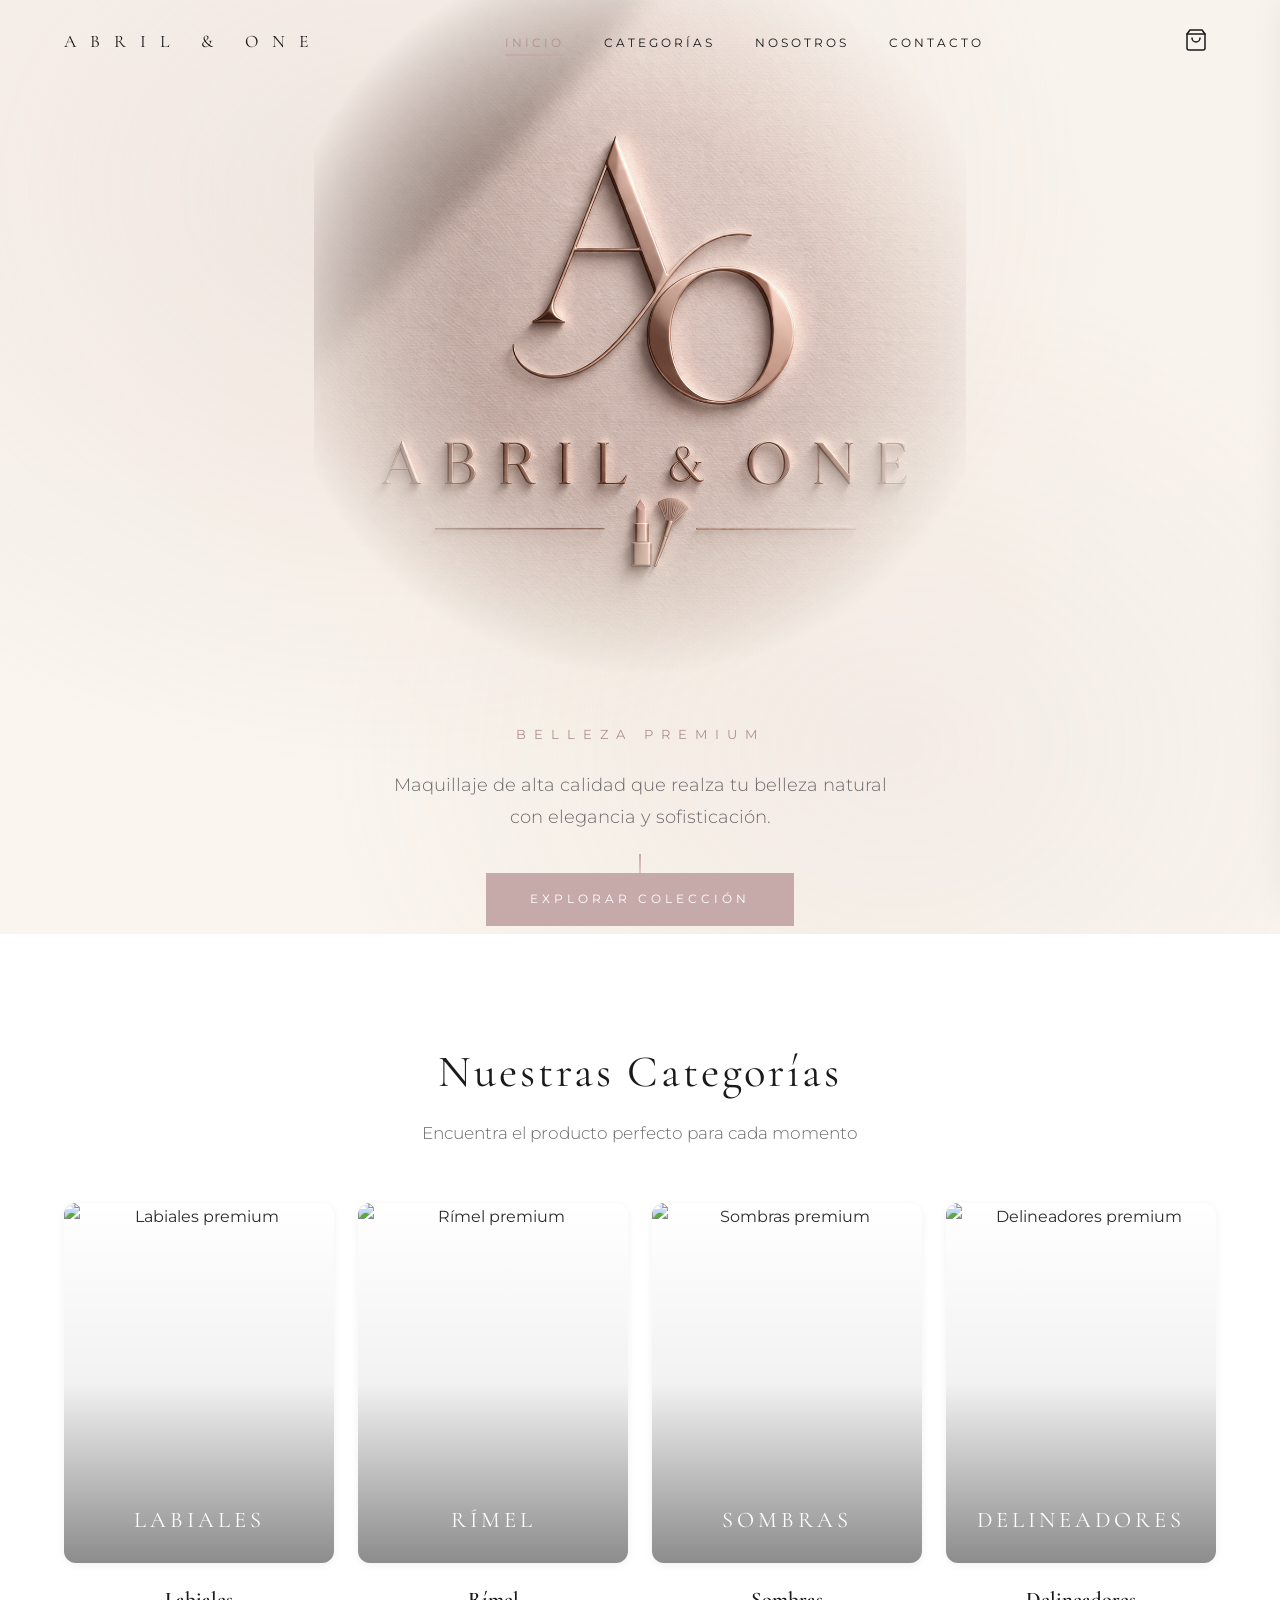
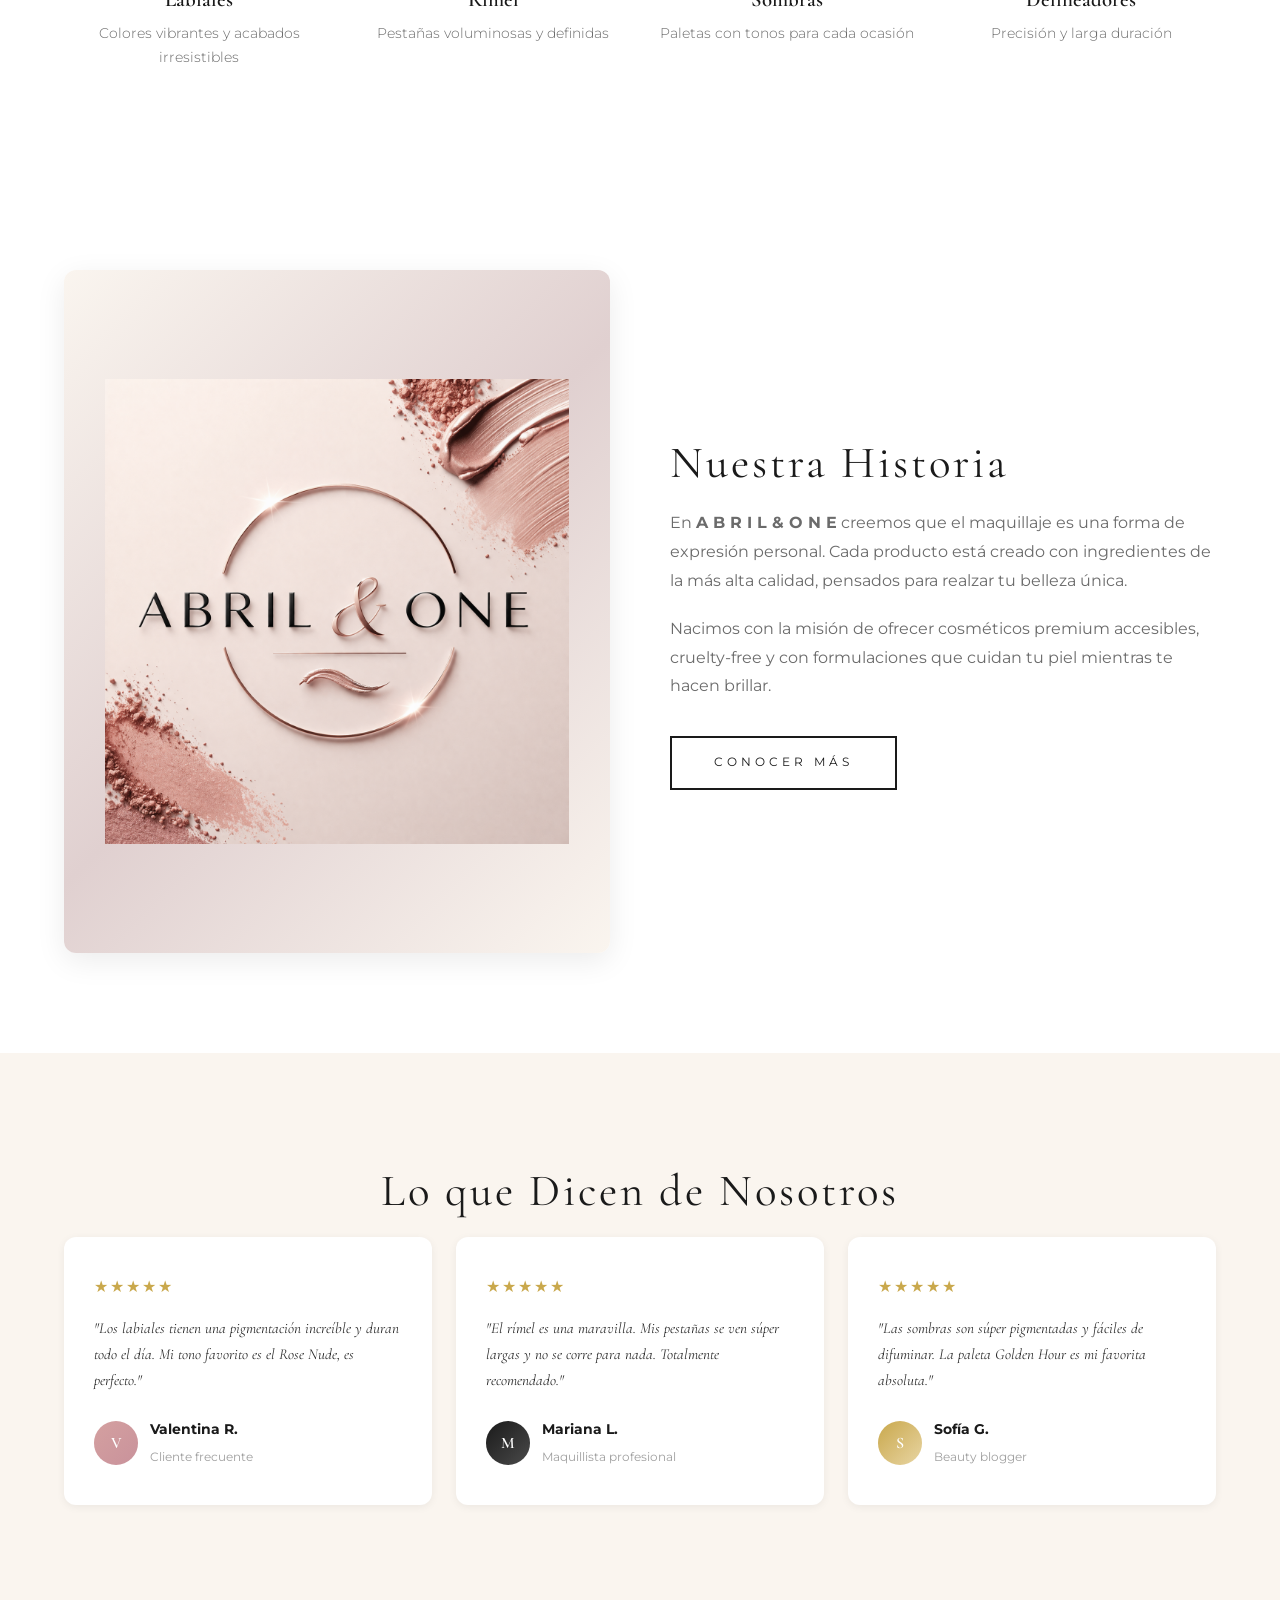
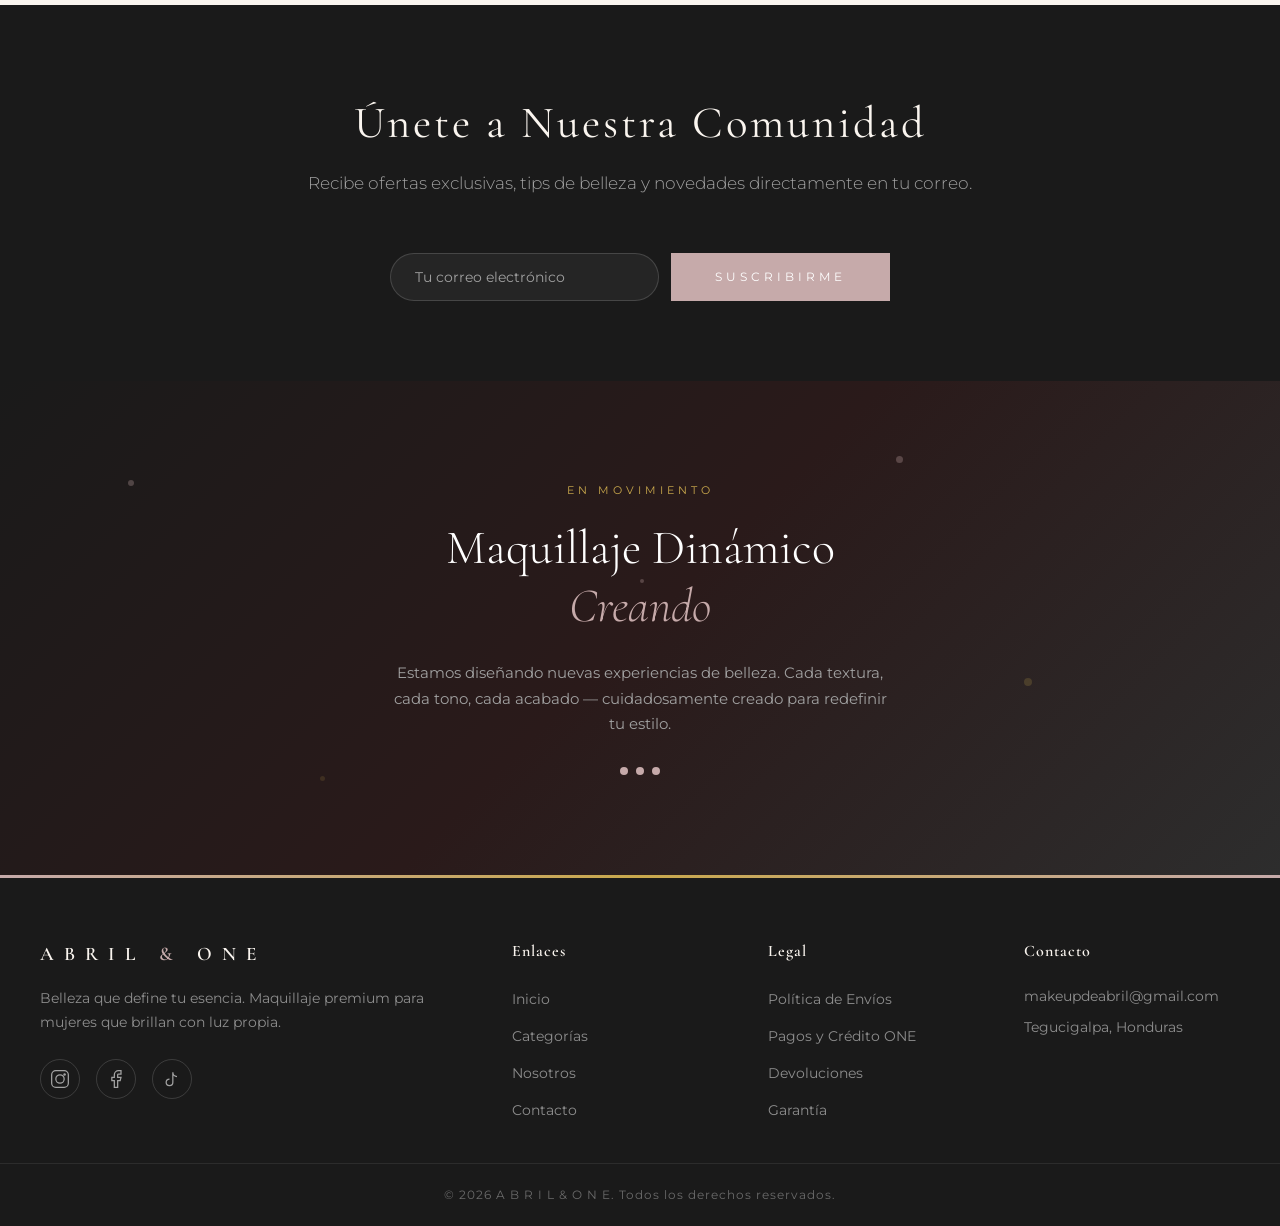
==== commit e7df8e83: "feat: Supabase DB, 10% descuento primer pedido, seccion creando - Conecta con Supabase para guardar " ====
--- a/index.html
+++ b/index.html
@@ -177,6 +177,27 @@
     </div>
   </section>
 
+  <!-- ========== CREANDO SECTION ========== -->
+  <section class="creando-section">
+    <div class="creando-bg">
+      <div class="creando-particle"></div>
+      <div class="creando-particle"></div>
+      <div class="creando-particle"></div>
+      <div class="creando-particle"></div>
+      <div class="creando-particle"></div>
+    </div>
+    <div class="container creando-content">
+      <p class="creando-label">En Movimiento</p>
+      <h2 class="creando-title">Maquillaje Dinámico<br><span>Creando</span></h2>
+      <p class="creando-desc">Estamos diseñando nuevas experiencias de belleza. Cada textura, cada tono, cada acabado — cuidadosamente creado para redefinir tu estilo.</p>
+      <div class="creando-indicators">
+        <div class="creando-dot"></div>
+        <div class="creando-dot"></div>
+        <div class="creando-dot"></div>
+      </div>
+    </div>
+  </section>
+
   <!-- ========== FOOTER ========== -->
   <footer class="footer">
     <div class="footer-accent"></div>
@@ -267,6 +288,19 @@
           </div>
         </div>
       </div>
+      <div class="cart-cliente-form" id="cartClienteForm">
+        <p class="cart-form-label">Tus datos para el pedido</p>
+        <input type="text" id="clienteNombre" class="cart-input" placeholder="Tu nombre" required>
+        <input type="email" id="clienteEmail" class="cart-input" placeholder="Tu correo electrónico" required>
+        <div class="cart-discount-badge" id="discountBadge" style="display:none;">
+          <svg width="16" height="16" viewBox="0 0 24 24" fill="none" stroke="currentColor" stroke-width="2"><path d="M20 6L9 17l-5-5"/></svg>
+          <span>10% de descuento en tu primer pedido</span>
+        </div>
+      </div>
+      <div class="cart-discount-row" id="discountRow" style="display:none;">
+        <span>Descuento 10%</span>
+        <span id="cartDiscount">- L. 0</span>
+      </div>
       <div class="cart-total">
         <span>Total</span>
         <span id="cartTotal">L. 0</span>
@@ -281,6 +315,7 @@
   </aside>
 
   <script src="js/analytics.js"></script>
+  <script src="js/supabase.js"></script>
   <script src="js/products.js"></script>
   <script src="js/main.js"></script>
 </body>
--- a/css/styles.css
+++ b/css/styles.css
@@ -721,6 +721,100 @@
 .newsletter-form .btn-primary { white-space: nowrap; }
 
 /* ============================================
+   CREANDO SECTION
+   ============================================ */
+.creando-section {
+  position: relative;
+  overflow: hidden;
+  padding: 100px 0;
+  background: linear-gradient(135deg, var(--negro) 0%, #2a1a1a 50%, var(--negro-light) 100%);
+  text-align: center;
+}
+.creando-bg {
+  position: absolute;
+  inset: 0;
+  overflow: hidden;
+}
+.creando-particle {
+  position: absolute;
+  width: 6px;
+  height: 6px;
+  border-radius: 50%;
+  background: var(--rosa-palo);
+  opacity: 0.3;
+  animation: creandoFloat 8s ease-in-out infinite;
+}
+.creando-particle:nth-child(1) { top: 20%; left: 10%; animation-delay: 0s; animation-duration: 7s; }
+.creando-particle:nth-child(2) { top: 60%; left: 80%; animation-delay: 1.5s; animation-duration: 9s; width: 8px; height: 8px; background: var(--dorado); opacity: 0.2; }
+.creando-particle:nth-child(3) { top: 40%; left: 50%; animation-delay: 3s; animation-duration: 6s; width: 4px; height: 4px; }
+.creando-particle:nth-child(4) { top: 80%; left: 25%; animation-delay: 2s; animation-duration: 10s; width: 5px; height: 5px; background: var(--dorado); opacity: 0.15; }
+.creando-particle:nth-child(5) { top: 15%; left: 70%; animation-delay: 4s; animation-duration: 8s; width: 7px; height: 7px; }
+
+@keyframes creandoFloat {
+  0%, 100% { transform: translateY(0) translateX(0) scale(1); opacity: 0.3; }
+  25% { transform: translateY(-30px) translateX(15px) scale(1.2); opacity: 0.5; }
+  50% { transform: translateY(-15px) translateX(-10px) scale(0.8); opacity: 0.2; }
+  75% { transform: translateY(-40px) translateX(20px) scale(1.1); opacity: 0.4; }
+}
+
+.creando-content {
+  position: relative;
+  z-index: 1;
+}
+.creando-label {
+  font-family: var(--font-body);
+  font-size: 0.7rem;
+  text-transform: uppercase;
+  letter-spacing: 4px;
+  color: var(--dorado);
+  margin-bottom: 20px;
+}
+.creando-title {
+  font-family: var(--font-display);
+  font-size: 3rem;
+  font-weight: 300;
+  color: var(--blanco);
+  line-height: 1.2;
+  margin-bottom: 24px;
+}
+.creando-title span {
+  font-style: italic;
+  color: var(--rosa-palo);
+  display: inline-block;
+  animation: creandoPulse 3s ease-in-out infinite;
+}
+@keyframes creandoPulse {
+  0%, 100% { opacity: 1; transform: scale(1); }
+  50% { opacity: 0.7; transform: scale(1.02); }
+}
+.creando-desc {
+  font-family: var(--font-body);
+  font-size: 0.95rem;
+  color: var(--gris-light);
+  max-width: 500px;
+  margin: 0 auto 30px;
+  line-height: 1.7;
+}
+.creando-indicators {
+  display: flex;
+  justify-content: center;
+  gap: 8px;
+}
+.creando-dot {
+  width: 8px;
+  height: 8px;
+  border-radius: 50%;
+  background: var(--rosa-palo);
+  animation: creandoDots 1.8s ease-in-out infinite;
+}
+.creando-dot:nth-child(2) { animation-delay: 0.3s; }
+.creando-dot:nth-child(3) { animation-delay: 0.6s; }
+@keyframes creandoDots {
+  0%, 100% { opacity: 0.3; transform: scale(1); }
+  50% { opacity: 1; transform: scale(1.3); }
+}
+
+/* ============================================
    FOOTER
    ============================================ */
 .footer {
@@ -1428,6 +1522,68 @@
   pointer-events: none;
 }
 
+/* ---- Cart Client Form ---- */
+.cart-cliente-form {
+  padding: 12px 0;
+  border-top: 1px solid var(--rosa-palo-light);
+  margin-bottom: 8px;
+}
+.cart-form-label {
+  font-family: var(--font-body);
+  font-size: 0.7rem;
+  font-weight: 600;
+  text-transform: uppercase;
+  letter-spacing: 1px;
+  color: var(--gris);
+  margin-bottom: 8px;
+}
+.cart-input {
+  width: 100%;
+  padding: 10px 14px;
+  border: 1.5px solid var(--rosa-palo-light);
+  border-radius: var(--radius-sm);
+  font-family: var(--font-body);
+  font-size: 0.85rem;
+  color: var(--negro);
+  background: var(--marfil-light);
+  margin-bottom: 8px;
+  transition: border-color var(--transition);
+  box-sizing: border-box;
+}
+.cart-input:focus {
+  outline: none;
+  border-color: var(--rosa-palo);
+}
+.cart-input::placeholder {
+  color: var(--gris-light);
+}
+.cart-discount-badge {
+  display: flex;
+  align-items: center;
+  gap: 8px;
+  background: linear-gradient(135deg, #f0fdf4, #dcfce7);
+  color: #166534;
+  padding: 8px 12px;
+  border-radius: var(--radius-sm);
+  font-family: var(--font-body);
+  font-size: 0.78rem;
+  font-weight: 500;
+  margin-top: 4px;
+}
+.cart-discount-badge svg {
+  color: #16a34a;
+  flex-shrink: 0;
+}
+.cart-discount-row {
+  display: flex;
+  justify-content: space-between;
+  padding: 6px 0;
+  font-family: var(--font-body);
+  font-size: 0.85rem;
+  color: #16a34a;
+  font-weight: 500;
+}
+
 /* ============================================
    POLICIES PAGE
    ============================================ */
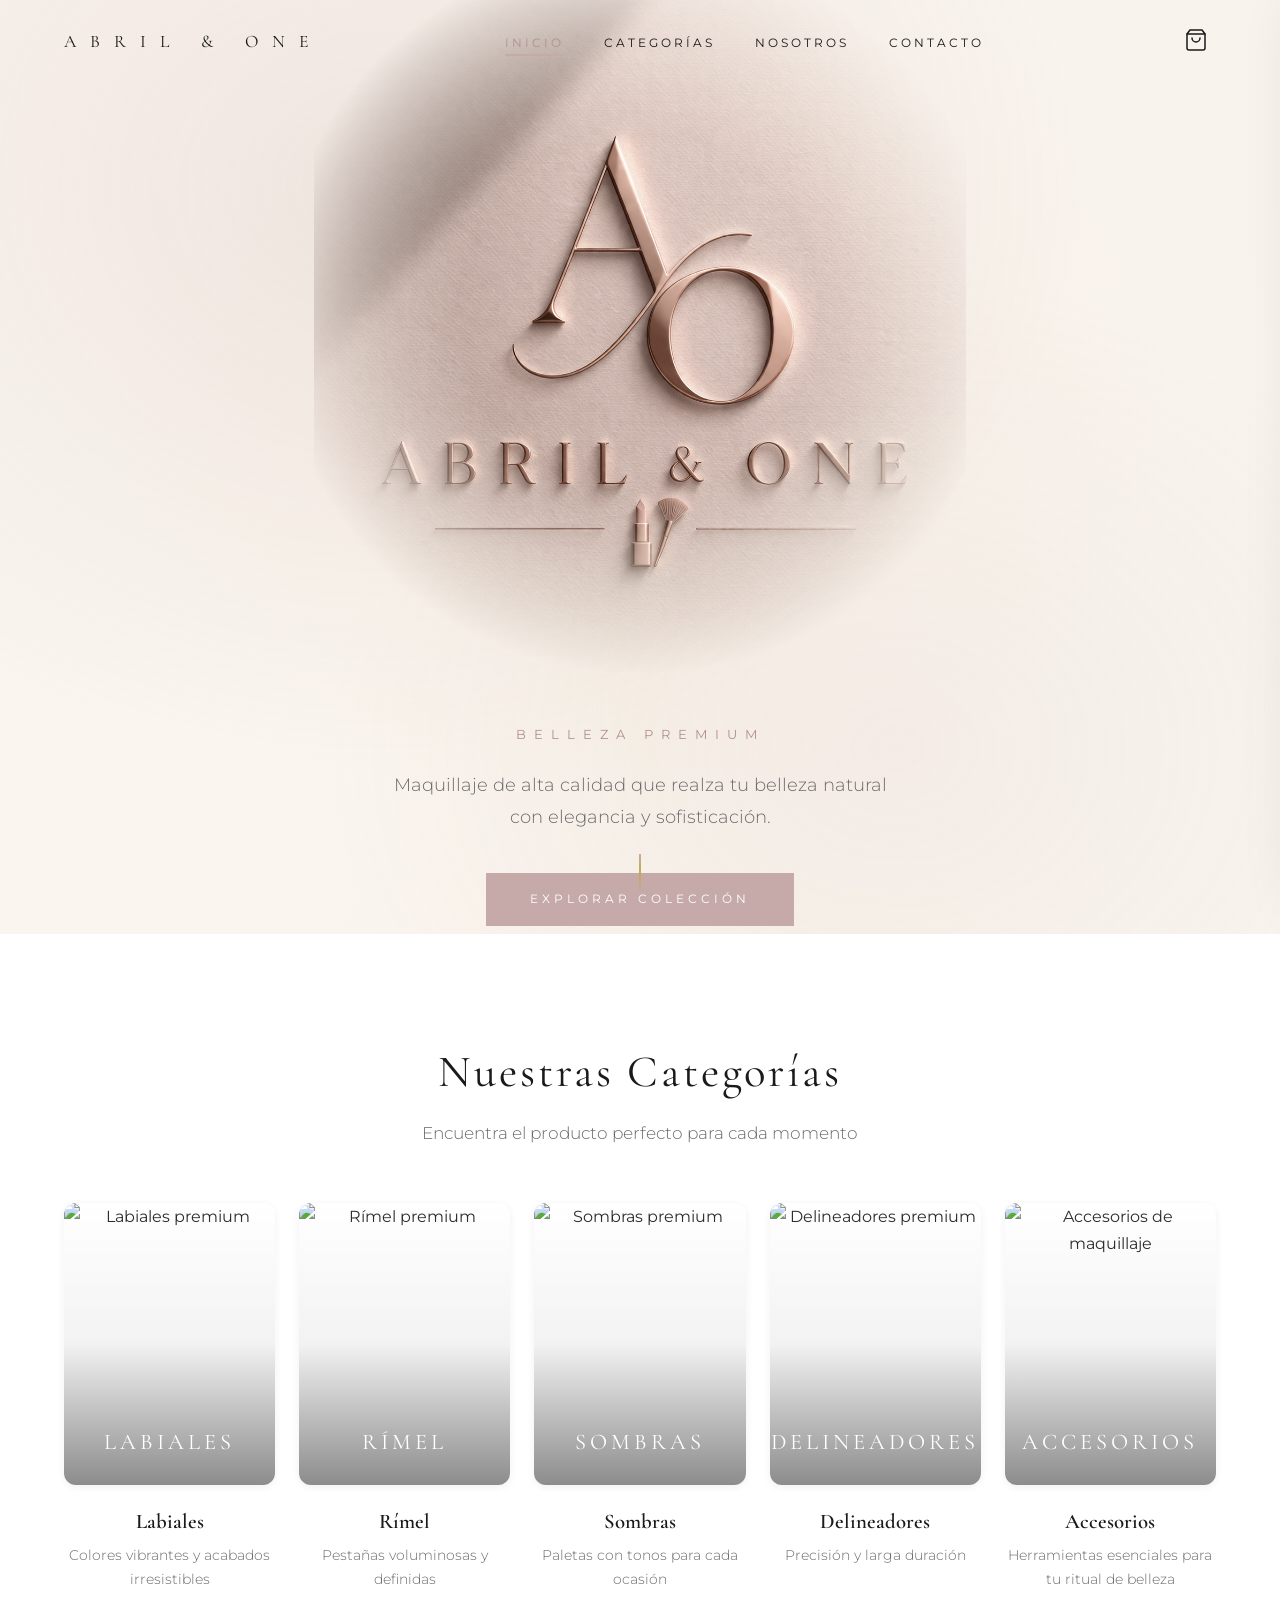
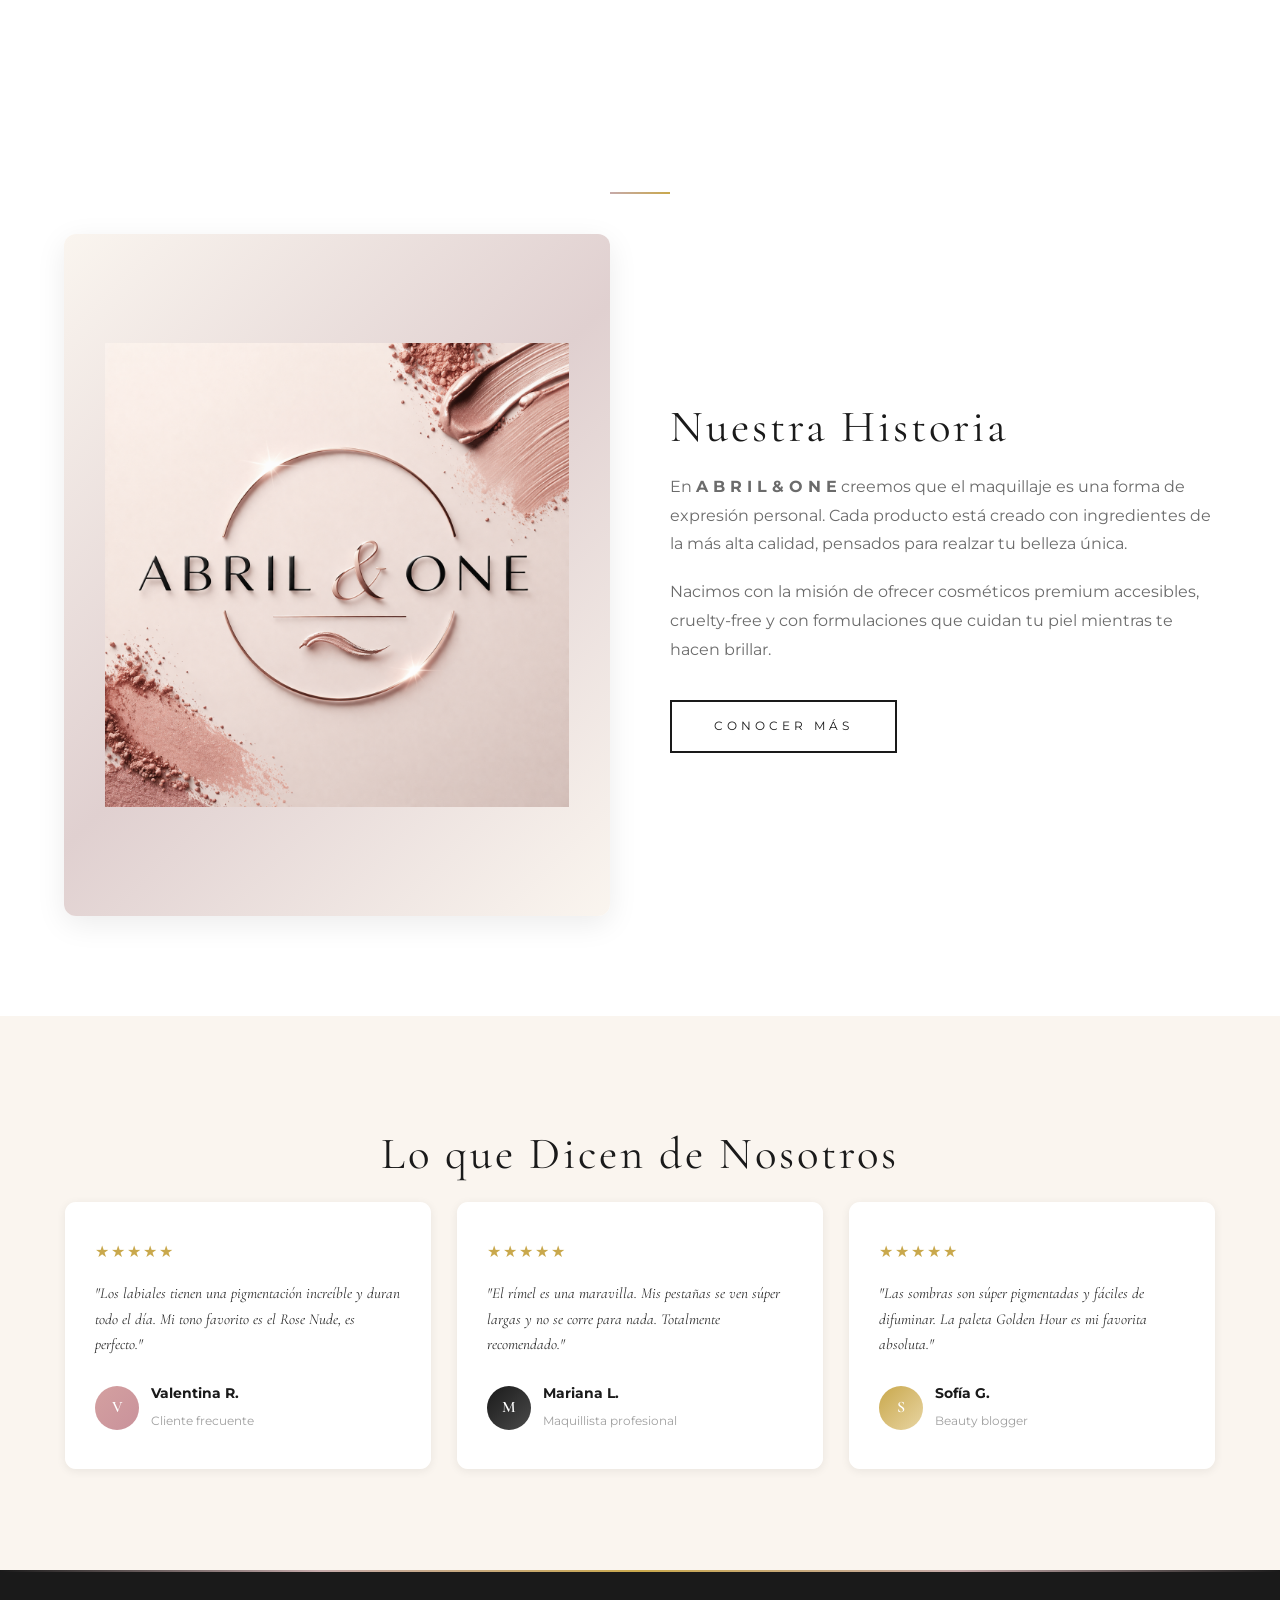
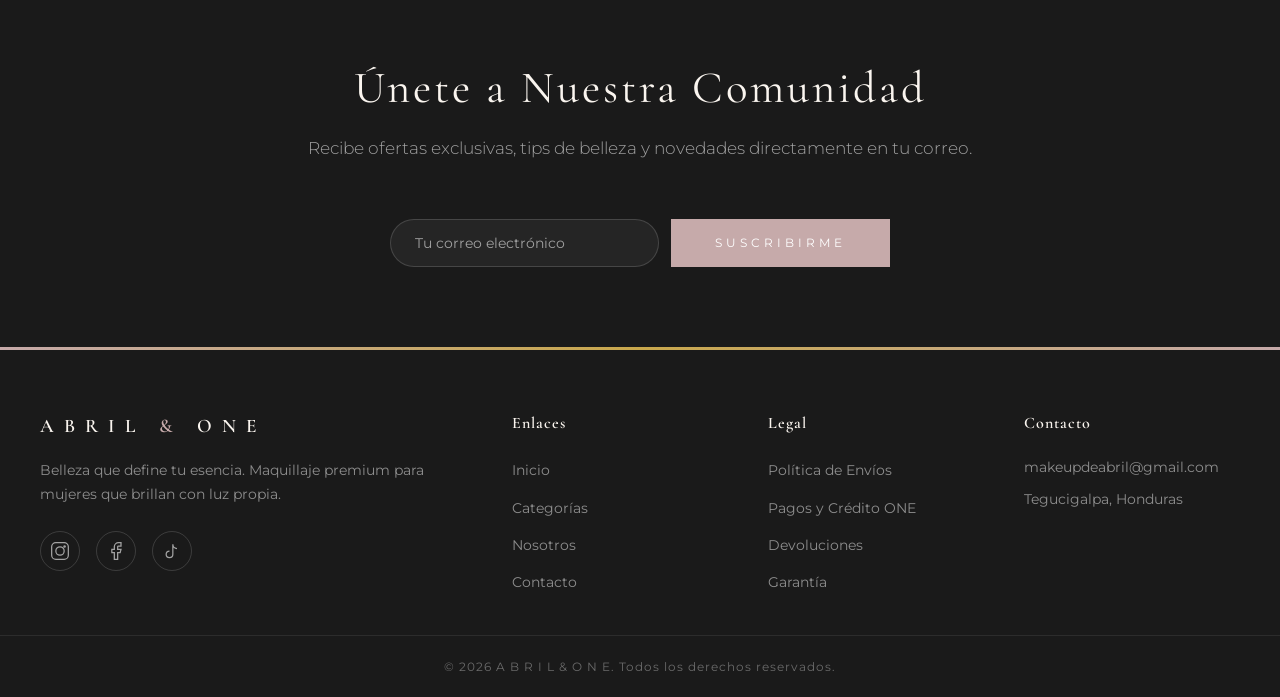
==== commit bea18d13: "feat: rediseño completo - carrito sparkle, accesorios, responsivo, mailto - Eliminar sección 'Creand" ====
--- a/index.html
+++ b/index.html
@@ -41,7 +41,7 @@
   </nav>
 
   <!-- ========== HERO ========== -->
-  <section class="hero" id="inicio">
+  <section class="hero" id="inicio" onclick="window.location.href='productos.html'" style="cursor:pointer;">
     <div class="hero-bg"></div>
     <div class="hero-content">
       <div class="hero-logo-wrap fade-in">
@@ -101,6 +101,16 @@
           </div>
           <h3>Delineadores</h3>
           <p>Precisión y larga duración</p>
+        </a>
+        <a href="productos.html?cat=accesorios" class="category-card scroll-reveal">
+          <div class="category-img">
+            <img src="https://images.unsplash.com/photo-1522335789203-aabd1fc54bc9?w=600&h=800&fit=crop&crop=center" alt="Accesorios de maquillaje" loading="lazy">
+            <div class="category-overlay">
+              <span class="category-label">Accesorios</span>
+            </div>
+          </div>
+          <h3>Accesorios</h3>
+          <p>Herramientas esenciales para tu ritual de belleza</p>
         </a>
       </div>
     </div>
@@ -174,27 +184,6 @@
         <input type="email" placeholder="Tu correo electrónico" required>
         <button type="submit" class="btn btn-primary">Suscribirme</button>
       </form>
-    </div>
-  </section>
-
-  <!-- ========== CREANDO SECTION ========== -->
-  <section class="creando-section">
-    <div class="creando-bg">
-      <div class="creando-particle"></div>
-      <div class="creando-particle"></div>
-      <div class="creando-particle"></div>
-      <div class="creando-particle"></div>
-      <div class="creando-particle"></div>
-    </div>
-    <div class="container creando-content">
-      <p class="creando-label">En Movimiento</p>
-      <h2 class="creando-title">Maquillaje Dinámico<br><span>Creando</span></h2>
-      <p class="creando-desc">Estamos diseñando nuevas experiencias de belleza. Cada textura, cada tono, cada acabado — cuidadosamente creado para redefinir tu estilo.</p>
-      <div class="creando-indicators">
-        <div class="creando-dot"></div>
-        <div class="creando-dot"></div>
-        <div class="creando-dot"></div>
-      </div>
     </div>
   </section>
 
@@ -237,7 +226,7 @@
       </div>
       <div class="footer-contact">
         <h4>Contacto</h4>
-        <p>makeupdeabril@gmail.com</p>
+        <p><a href="mailto:makeupdeabril@gmail.com" style="color:rgba(255,255,255,0.5);transition:color 0.3s;" onmouseover="this.style.color='var(--rosa-palo)'" onmouseout="this.style.color='rgba(255,255,255,0.5)'">makeupdeabril@gmail.com</a></p>
         <p>Tegucigalpa, Honduras</p>
       </div>
     </div>
@@ -251,11 +240,31 @@
   <!-- ========== CART SIDEBAR ========== -->
   <div class="cart-overlay" id="cartOverlay"></div>
   <aside class="cart-sidebar" id="cartSidebar">
+    <!-- Sparkle particles -->
+    <div class="cart-sparkles">
+      <div class="cart-sparkle"></div><div class="cart-sparkle"></div><div class="cart-sparkle"></div><div class="cart-sparkle"></div>
+      <div class="cart-sparkle"></div><div class="cart-sparkle"></div><div class="cart-sparkle"></div><div class="cart-sparkle"></div>
+    </div>
     <div class="cart-header">
       <h3>Tu Carrito</h3>
       <button class="cart-close" id="cartClose" aria-label="Cerrar carrito">
         <svg width="20" height="20" viewBox="0 0 24 24" fill="none" stroke="currentColor" stroke-width="1.5"><line x1="18" y1="6" x2="6" y2="18"/><line x1="6" y1="6" x2="18" y2="18"/></svg>
       </button>
+    </div>
+    <!-- Communications at top -->
+    <div class="cart-communications-top">
+      <button class="cart-com-toggle" id="cartComToggle" onclick="toggleCartCommunications()">
+        <svg width="18" height="18" viewBox="0 0 24 24" fill="none" stroke="currentColor" stroke-width="1.5"><path d="M21 15a2 2 0 01-2 2H7l-4 4V5a2 2 0 012-2h14a2 2 0 012 2z"/></svg>
+        <span>Mis Pedidos y Mensajes</span>
+        <svg width="14" height="14" viewBox="0 0 24 24" fill="none" stroke="currentColor" stroke-width="2" style="margin-left:auto;"><polyline points="6 9 12 15 18 9"/></svg>
+      </button>
+      <div class="cart-com-content" id="cartComContent">
+        <div class="cart-com-email-row">
+          <input type="email" id="comEmailCart" class="cart-input" placeholder="Tu correo">
+          <button class="btn btn-primary" onclick="loadCartCommunications()">Ver</button>
+        </div>
+        <div id="cartComResult"></div>
+      </div>
     </div>
     <div class="cart-items" id="cartItems">
       <!-- Rendered by JS -->
@@ -278,14 +287,8 @@
         </label>
         <p class="credit-desc">Paga 50% al hacer tu pedido y 50% 24h antes de recibir</p>
         <div class="credit-breakdown" id="creditBreakdown">
-          <div class="credit-row">
-            <span>Ahora</span>
-            <span id="creditNow">L. 0</span>
-          </div>
-          <div class="credit-row">
-            <span>24h antes de recibir</span>
-            <span id="creditLater">L. 0</span>
-          </div>
+          <div class="credit-row"><span>Ahora</span><span id="creditNow">L. 0</span></div>
+          <div class="credit-row"><span>24h antes de recibir</span><span id="creditLater">L. 0</span></div>
         </div>
       </div>
       <div class="cart-cliente-form" id="cartClienteForm">
@@ -296,6 +299,16 @@
           <svg width="16" height="16" viewBox="0 0 24 24" fill="none" stroke="currentColor" stroke-width="2"><path d="M20 6L9 17l-5-5"/></svg>
           <span>10% de descuento en tu primer pedido</span>
         </div>
+        <div class="cart-address-fields" id="addressFields" style="display:none;">
+          <p class="cart-form-label" style="margin-top:12px;">Dirección de entrega</p>
+          <select id="clienteDepto" class="cart-input" onchange="showNextField('clienteCiudad')">
+            <option value="" disabled selected>Departamento</option>
+            <option>Francisco Morazán</option><option>Cortés</option><option>Atlántida</option><option>Comayagua</option><option>Choluteca</option><option>Copán</option><option>El Paraíso</option><option>Gracias a Dios</option><option>Intibucá</option><option>Islas de la Bahía</option><option>La Paz</option><option>Lempira</option><option>Ocotepeque</option><option>Olancho</option><option>Santa Bárbara</option><option>Valle</option><option>Yoro</option><option>Colón</option>
+          </select>
+          <input type="text" id="clienteCiudad" class="cart-input" placeholder="Ciudad" style="display:none;" oninput="if(this.value)showNextField('clienteColonia')">
+          <input type="text" id="clienteColonia" class="cart-input" placeholder="Colonia / Barrio" style="display:none;" oninput="if(this.value)showNextField('clienteDireccion')">
+          <input type="text" id="clienteDireccion" class="cart-input" placeholder="Dirección exacta (calle, casa, referencia)" style="display:none;">
+        </div>
       </div>
       <div class="cart-discount-row" id="discountRow" style="display:none;">
         <span>Descuento 10%</span>
--- a/css/styles.css
+++ b/css/styles.css
@@ -339,7 +339,7 @@
 .categories { background: var(--blanco); }
 .categories-grid {
   display: grid;
-  grid-template-columns: repeat(4, 1fr);
+  grid-template-columns: repeat(5, 1fr);
   gap: 24px;
 }
 .category-card {
@@ -593,6 +593,272 @@
   transform: translateX(-50%) translateY(0);
 }
 
+/* ---- Real Product Image Card ---- */
+.product-card-featured {
+  max-width: 400px;
+  margin: 0 auto;
+}
+.product-img-real {
+  background: var(--marfil) !important;
+  display: flex;
+  align-items: center;
+  justify-content: center;
+  padding: 20px;
+  transition: transform var(--transition);
+}
+.product-img-real:hover {
+  transform: scale(1.02);
+}
+.product-img-real img {
+  width: 100%;
+  height: 100%;
+  object-fit: contain;
+  border-radius: var(--radius-sm);
+}
+.product-lema {
+  font-family: var(--font-display);
+  font-size: 1rem;
+  font-style: italic;
+  color: var(--rosa-palo-dark);
+  margin-bottom: 6px;
+}
+
+/* ---- Product Modal ---- */
+.product-modal {
+  position: fixed;
+  inset: 0;
+  z-index: 9999;
+  display: flex;
+  align-items: center;
+  justify-content: center;
+  opacity: 0;
+  transition: opacity 0.3s ease;
+}
+.product-modal.active { opacity: 1; }
+.product-modal-overlay {
+  position: absolute;
+  inset: 0;
+  background: rgba(0,0,0,0.7);
+  backdrop-filter: blur(4px);
+}
+.product-modal-content {
+  position: relative;
+  background: var(--blanco);
+  border-radius: var(--radius);
+  max-width: 800px;
+  width: 92%;
+  max-height: 90vh;
+  overflow-y: auto;
+  display: grid;
+  grid-template-columns: 1fr 1fr;
+  box-shadow: var(--shadow-lg);
+  transform: scale(0.95);
+  transition: transform 0.3s ease;
+}
+.product-modal.active .product-modal-content {
+  transform: scale(1);
+}
+.product-modal-close {
+  position: absolute;
+  top: 16px;
+  right: 16px;
+  width: 36px;
+  height: 36px;
+  border: none;
+  background: var(--marfil);
+  border-radius: 50%;
+  font-size: 1.3rem;
+  color: var(--negro);
+  cursor: pointer;
+  z-index: 2;
+  display: flex;
+  align-items: center;
+  justify-content: center;
+  transition: background var(--transition);
+}
+.product-modal-close:hover { background: var(--rosa-palo-light); }
+.product-modal-img {
+  background: var(--marfil);
+  display: flex;
+  align-items: center;
+  justify-content: center;
+  padding: 30px;
+  border-radius: var(--radius) 0 0 var(--radius);
+}
+.product-modal-img img {
+  width: 100%;
+  max-height: 400px;
+  object-fit: contain;
+}
+.product-modal-info {
+  padding: 40px 30px;
+  display: flex;
+  flex-direction: column;
+  justify-content: center;
+}
+.product-modal-badge {
+  font-family: var(--font-body);
+  font-size: 0.65rem;
+  text-transform: uppercase;
+  letter-spacing: 2px;
+  color: var(--dorado);
+  font-weight: 600;
+  margin-bottom: 8px;
+}
+.product-modal-name {
+  font-family: var(--font-display);
+  font-size: 2rem;
+  font-weight: 400;
+  color: var(--negro);
+  margin-bottom: 8px;
+}
+.product-modal-lema {
+  font-family: var(--font-display);
+  font-size: 1.05rem;
+  font-style: italic;
+  color: var(--rosa-palo-dark);
+  margin-bottom: 16px;
+}
+.product-modal-divider {
+  width: 40px;
+  height: 1px;
+  background: var(--rosa-palo);
+  margin: 16px 0;
+}
+.product-modal-manifiesto {
+  font-family: var(--font-body);
+  font-size: 0.88rem;
+  color: var(--gris);
+  line-height: 1.8;
+}
+.product-modal-footer {
+  margin-top: 20px;
+}
+.product-modal-price {
+  font-family: var(--font-display);
+  font-size: 1.6rem;
+  font-weight: 600;
+  color: var(--negro);
+  display: block;
+  margin-bottom: 12px;
+}
+.product-modal-actions {
+  display: flex;
+  align-items: center;
+  gap: 10px;
+}
+.product-modal-actions .add-cart-btn {
+  flex: 1;
+  height: 40px;
+  font-size: 0.75rem;
+}
+
+@media (max-width: 768px) {
+  .product-modal-content {
+    grid-template-columns: 1fr;
+    max-height: 95vh;
+  }
+  .product-modal-img {
+    border-radius: var(--radius) var(--radius) 0 0;
+    max-height: 250px;
+  }
+  .product-modal-info { padding: 24px 20px; }
+  .product-modal-name { font-size: 1.5rem; }
+}
+
+/* ---- Creando Category Card (Full Screen Haute Couture) ---- */
+#creandoCatFull {
+  width: 100vw;
+  margin-left: calc(-50vw + 50%);
+}
+.creando-cat-card {
+  position: relative;
+  overflow: hidden;
+  border-radius: 0;
+  background: linear-gradient(160deg, #0a0a0a 0%, #1a0f0f 30%, #0d0d0d 60%, #1a1215 100%);
+  padding: 140px 40px;
+  text-align: center;
+  max-width: none;
+  margin: 0;
+  min-height: 75vh;
+  display: flex;
+  align-items: center;
+  justify-content: center;
+}
+.creando-cat-bg {
+  position: absolute;
+  inset: 0;
+  overflow: hidden;
+}
+.creando-cat-bg .creando-particle {
+  position: absolute;
+  width: 6px;
+  height: 6px;
+  border-radius: 50%;
+  background: var(--rosa-palo);
+  opacity: 0.3;
+  animation: creandoFloat 8s ease-in-out infinite;
+}
+.creando-cat-bg .creando-particle:nth-child(1) { top: 15%; left: 20%; animation-delay: 0s; }
+.creando-cat-bg .creando-particle:nth-child(2) { top: 50%; left: 75%; animation-delay: 2s; background: var(--dorado); opacity: 0.2; }
+.creando-cat-bg .creando-particle:nth-child(3) { top: 80%; left: 40%; animation-delay: 4s; }
+.creando-cat-content {
+  position: relative;
+  z-index: 1;
+}
+.creando-cat-icon {
+  font-size: 1.2rem;
+  display: block;
+  margin-bottom: 24px;
+  letter-spacing: 8px;
+  opacity: 0.4;
+}
+.creando-cat-label {
+  font-family: var(--font-body);
+  font-size: 0.6rem;
+  text-transform: uppercase;
+  letter-spacing: 6px;
+  color: var(--dorado);
+  margin-bottom: 30px;
+  opacity: 0.8;
+}
+.creando-cat-title {
+  font-family: var(--font-display);
+  font-size: 2.8rem;
+  font-weight: 300;
+  font-style: italic;
+  color: var(--blanco);
+  margin-bottom: 30px;
+  line-height: 1.3;
+}
+.creando-cat-divider {
+  width: 60px;
+  height: 0.5px;
+  background: linear-gradient(90deg, transparent, var(--dorado), transparent);
+  margin: 0 auto 30px;
+}
+.creando-cat-desc {
+  font-family: var(--font-body);
+  font-size: 0.88rem;
+  color: rgba(255,255,255,0.45);
+  line-height: 2;
+  max-width: 460px;
+  margin: 0 auto 40px;
+  letter-spacing: 0.3px;
+}
+.creando-cat-footer {
+  font-family: var(--font-body);
+  font-size: 0.6rem;
+  text-transform: uppercase;
+  letter-spacing: 5px;
+  color: var(--rosa-palo);
+  opacity: 0.35;
+}
+@media (max-width: 768px) {
+  .creando-cat-card { padding: 80px 24px; min-height: 60vh; margin: -20px -16px; }
+  .creando-cat-title { font-size: 2rem; }
+}
+
 /* ============================================
    ABOUT TEASER
    ============================================ */
@@ -721,98 +987,115 @@
 .newsletter-form .btn-primary { white-space: nowrap; }
 
 /* ============================================
-   CREANDO SECTION
+   CART SPARKLE ANIMATIONS
    ============================================ */
-.creando-section {
+@keyframes cartSparkleFloat {
+  0%, 100% { transform: translateY(0) translateX(0) scale(1); opacity: 0.4; }
+  25% { transform: translateY(-20px) translateX(8px) scale(1.3); opacity: 0.7; }
+  50% { transform: translateY(-10px) translateX(-6px) scale(0.8); opacity: 0.3; }
+  75% { transform: translateY(-25px) translateX(12px) scale(1.1); opacity: 0.6; }
+}
+@keyframes cartShimmer {
+  0% { background-position: -200% 0; }
+  100% { background-position: 200% 0; }
+}
+@keyframes cartGlow {
+  0%, 100% { box-shadow: 0 0 8px rgba(198,170,170,0.3), 0 0 20px rgba(198,170,170,0.1); }
+  50% { box-shadow: 0 0 16px rgba(198,170,170,0.5), 0 0 40px rgba(198,170,170,0.2); }
+}
+@keyframes sparkleRotate {
+  0% { transform: rotate(0deg) scale(1); opacity: 0.6; }
+  50% { transform: rotate(180deg) scale(1.2); opacity: 1; }
+  100% { transform: rotate(360deg) scale(1); opacity: 0.6; }
+}
+.cart-sparkles {
+  position: absolute;
+  inset: 0;
+  pointer-events: none;
+  overflow: hidden;
+  z-index: 0;
+}
+.cart-sparkle {
+  position: absolute;
+  border-radius: 50%;
+  animation: cartSparkleFloat 6s ease-in-out infinite;
+}
+.cart-sparkle:nth-child(1) { width: 4px; height: 4px; background: var(--rosa-palo); top: 8%; left: 15%; animation-delay: 0s; animation-duration: 5s; }
+.cart-sparkle:nth-child(2) { width: 6px; height: 6px; background: var(--dorado); top: 25%; left: 85%; animation-delay: 1s; animation-duration: 7s; opacity: 0.3; }
+.cart-sparkle:nth-child(3) { width: 3px; height: 3px; background: var(--rosa-palo-light); top: 45%; left: 10%; animation-delay: 2s; animation-duration: 6s; }
+.cart-sparkle:nth-child(4) { width: 5px; height: 5px; background: var(--dorado); top: 65%; left: 90%; animation-delay: 0.5s; animation-duration: 8s; opacity: 0.25; }
+.cart-sparkle:nth-child(5) { width: 4px; height: 4px; background: var(--rosa-palo); top: 80%; left: 50%; animation-delay: 3s; animation-duration: 5.5s; }
+.cart-sparkle:nth-child(6) { width: 3px; height: 3px; background: var(--dorado); top: 15%; left: 60%; animation-delay: 1.5s; animation-duration: 9s; opacity: 0.35; }
+.cart-sparkle:nth-child(7) { width: 5px; height: 5px; background: var(--rosa-palo-light); top: 55%; left: 30%; animation-delay: 4s; animation-duration: 6.5s; }
+.cart-sparkle:nth-child(8) { width: 2px; height: 2px; background: var(--blanco); top: 35%; left: 70%; animation-delay: 2.5s; animation-duration: 4s; animation-name: sparkleRotate; }
+
+/* Cart button glow */
+.cart-btn {
+  animation: cartGlow 3s ease-in-out infinite;
+  border-radius: 50%;
+}
+
+/* Cart header shimmer */
+.cart-header {
   position: relative;
   overflow: hidden;
-  padding: 100px 0;
-  background: linear-gradient(135deg, var(--negro) 0%, #2a1a1a 50%, var(--negro-light) 100%);
-  text-align: center;
-}
-.creando-bg {
+}
+.cart-header::after {
+  content: '';
   position: absolute;
-  inset: 0;
-  overflow: hidden;
-}
-.creando-particle {
-  position: absolute;
-  width: 6px;
-  height: 6px;
-  border-radius: 50%;
-  background: var(--rosa-palo);
-  opacity: 0.3;
-  animation: creandoFloat 8s ease-in-out infinite;
-}
-.creando-particle:nth-child(1) { top: 20%; left: 10%; animation-delay: 0s; animation-duration: 7s; }
-.creando-particle:nth-child(2) { top: 60%; left: 80%; animation-delay: 1.5s; animation-duration: 9s; width: 8px; height: 8px; background: var(--dorado); opacity: 0.2; }
-.creando-particle:nth-child(3) { top: 40%; left: 50%; animation-delay: 3s; animation-duration: 6s; width: 4px; height: 4px; }
-.creando-particle:nth-child(4) { top: 80%; left: 25%; animation-delay: 2s; animation-duration: 10s; width: 5px; height: 5px; background: var(--dorado); opacity: 0.15; }
-.creando-particle:nth-child(5) { top: 15%; left: 70%; animation-delay: 4s; animation-duration: 8s; width: 7px; height: 7px; }
-
-@keyframes creandoFloat {
-  0%, 100% { transform: translateY(0) translateX(0) scale(1); opacity: 0.3; }
-  25% { transform: translateY(-30px) translateX(15px) scale(1.2); opacity: 0.5; }
-  50% { transform: translateY(-15px) translateX(-10px) scale(0.8); opacity: 0.2; }
-  75% { transform: translateY(-40px) translateX(20px) scale(1.1); opacity: 0.4; }
-}
-
-.creando-content {
-  position: relative;
-  z-index: 1;
-}
-.creando-label {
+  bottom: 0;
+  left: 0;
+  right: 0;
+  height: 2px;
+  background: linear-gradient(90deg, transparent, var(--rosa-palo), var(--dorado), var(--rosa-palo), transparent);
+  background-size: 200% 100%;
+  animation: cartShimmer 4s ease-in-out infinite;
+}
+
+/* Cart communications section at top */
+.cart-communications-top {
+  padding: 12px 28px;
+  background: linear-gradient(135deg, rgba(198,170,170,0.06), rgba(201,168,76,0.04));
+  border-bottom: 1px solid rgba(198,170,170,0.15);
+}
+.cart-com-toggle {
+  display: flex;
+  align-items: center;
+  gap: 10px;
+  width: 100%;
+  padding: 10px 16px;
+  background: linear-gradient(135deg, rgba(198,170,170,0.1), rgba(201,168,76,0.06));
+  border: 1px solid rgba(198,170,170,0.2);
+  border-radius: var(--radius-sm);
+  cursor: pointer;
+  transition: all var(--transition);
   font-family: var(--font-body);
-  font-size: 0.7rem;
+  font-size: 0.72rem;
+  font-weight: 500;
+  letter-spacing: 2px;
   text-transform: uppercase;
-  letter-spacing: 4px;
-  color: var(--dorado);
-  margin-bottom: 20px;
-}
-.creando-title {
-  font-family: var(--font-display);
-  font-size: 3rem;
-  font-weight: 300;
-  color: var(--blanco);
-  line-height: 1.2;
-  margin-bottom: 24px;
-}
-.creando-title span {
-  font-style: italic;
-  color: var(--rosa-palo);
-  display: inline-block;
-  animation: creandoPulse 3s ease-in-out infinite;
-}
-@keyframes creandoPulse {
-  0%, 100% { opacity: 1; transform: scale(1); }
-  50% { opacity: 0.7; transform: scale(1.02); }
-}
-.creando-desc {
-  font-family: var(--font-body);
-  font-size: 0.95rem;
-  color: var(--gris-light);
-  max-width: 500px;
-  margin: 0 auto 30px;
-  line-height: 1.7;
-}
-.creando-indicators {
-  display: flex;
-  justify-content: center;
+  color: var(--rosa-palo-dark);
+}
+.cart-com-toggle:hover {
+  background: linear-gradient(135deg, rgba(198,170,170,0.18), rgba(201,168,76,0.1));
+  border-color: var(--rosa-palo);
+  transform: translateY(-1px);
+}
+.cart-com-toggle svg { flex-shrink: 0; color: var(--dorado); }
+.cart-com-content {
+  margin-top: 10px;
+  max-height: 200px;
+  overflow-y: auto;
+  display: none;
+}
+.cart-com-content.show { display: block; }
+.cart-com-email-row {
+  display: flex;
   gap: 8px;
-}
-.creando-dot {
-  width: 8px;
-  height: 8px;
-  border-radius: 50%;
-  background: var(--rosa-palo);
-  animation: creandoDots 1.8s ease-in-out infinite;
-}
-.creando-dot:nth-child(2) { animation-delay: 0.3s; }
-.creando-dot:nth-child(3) { animation-delay: 0.6s; }
-@keyframes creandoDots {
-  0%, 100% { opacity: 0.3; transform: scale(1); }
-  50% { opacity: 1; transform: scale(1.3); }
-}
+  margin-bottom: 8px;
+}
+.cart-com-email-row .cart-input { flex: 1; margin-bottom: 0; font-size: 0.8rem; padding: 8px 12px; }
+.cart-com-email-row .btn { padding: 8px 16px; font-size: 0.6rem; letter-spacing: 1px; }
 
 /* ============================================
    FOOTER
@@ -1161,15 +1444,26 @@
 /* ============================================
    RESPONSIVE
    ============================================ */
+
+/* Categories grid for 5 items */
+.categories-grid {
+  grid-template-columns: repeat(5, 1fr);
+}
+
+@media (max-width: 1200px) {
+  .categories-grid { grid-template-columns: repeat(3, 1fr); }
+}
+
 @media (max-width: 1024px) {
-  .categories-grid { grid-template-columns: repeat(2, 1fr); }
+  .categories-grid { grid-template-columns: repeat(3, 1fr); }
   .products-grid { grid-template-columns: repeat(2, 1fr); }
   .footer-grid { grid-template-columns: 1fr 1fr; gap: 30px; }
   .catalog-grid { grid-template-columns: repeat(2, 1fr); }
+  .cart-sidebar { width: 440px; }
 }
 
 @media (max-width: 768px) {
-  .section { padding: 70px 0; }
+  .section { padding: 60px 0; }
 
   .menu-toggle { display: flex; }
   .nav-links {
@@ -1189,29 +1483,207 @@
   .nav-links.active { right: 0; }
   .nav-links a { font-size: 1rem; }
 
+  .hero { min-height: 85vh; }
+  .hero-logo { width: clamp(280px, 55vw, 500px); }
+  .hero-desc { font-size: 0.95rem; max-width: 400px; }
   .hero-title { font-size: clamp(2.5rem, 10vw, 3.5rem); }
+
   .categories-grid { grid-template-columns: repeat(2, 1fr); gap: 16px; }
   .products-grid { grid-template-columns: repeat(2, 1fr); gap: 16px; }
   .about-teaser-grid { grid-template-columns: 1fr; gap: 40px; }
-  .testimonials-grid { grid-template-columns: 1fr; }
+  .about-teaser-content { text-align: center; }
+  .about-teaser-content .section-title { text-align: center !important; }
+  .testimonials-grid { grid-template-columns: 1fr; gap: 16px; }
   .newsletter-form { flex-direction: column; }
-  .footer-grid { grid-template-columns: 1fr; gap: 30px; }
+  .footer-grid { grid-template-columns: 1fr 1fr; gap: 24px; }
   .story-section,
   .story-section.reverse { grid-template-columns: 1fr; gap: 30px; }
-  .contact-grid { grid-template-columns: 1fr; }
+  .contact-grid { grid-template-columns: 1fr; gap: 30px; }
   .values-grid { grid-template-columns: 1fr; gap: 20px; }
   .catalog-grid { grid-template-columns: repeat(2, 1fr); gap: 16px; }
+
+  .cart-sidebar { width: 100vw; max-width: 100vw; right: -100vw; }
+  .cart-header { padding: 20px 20px; }
+  .cart-items { padding: 12px 20px; }
+  .cart-footer { padding: 16px 20px 24px; }
+  .cart-communications-top { padding: 10px 20px; }
+
+  .section-title { font-size: clamp(1.6rem, 4.5vw, 2.4rem); }
+  .section-subtitle { font-size: 0.92rem; margin-bottom: 2.5rem; }
+
+  .page-header { padding: 120px 0 40px; }
+  .page-header h1 { font-size: clamp(1.8rem, 5vw, 2.5rem); }
+
+  .testimonial-card { padding: 24px 20px; }
+  .newsletter { padding: 60px 0; }
+
+  .btn { padding: 13px 32px; font-size: 0.68rem; letter-spacing: 3px; }
 }
 
 @media (max-width: 480px) {
-  .container { padding: 0 16px; }
-  .nav-logo { font-size: 1rem; letter-spacing: 2px; }
-  .hero-title { font-size: 2.5rem; }
-  .categories-grid { grid-template-columns: 1fr 1fr; gap: 12px; }
+  .container { padding: 0 14px; }
+  .nav-logo { font-size: 0.85rem; letter-spacing: 2px; }
+  .hero { min-height: 80vh; }
+  .hero-logo { width: clamp(240px, 70vw, 350px); }
+  .hero-tagline { font-size: 0.65rem; letter-spacing: 5px; }
+  .hero-desc { font-size: 0.88rem; line-height: 1.6; margin: 0 auto 2rem; }
+  .hero-title { font-size: 2.2rem; }
+  .hero-scroll-indicator { bottom: 20px; }
+  .categories-grid { grid-template-columns: 1fr 1fr; gap: 10px; }
+  .category-card h3 { font-size: 1rem; }
+  .category-card p { font-size: 0.78rem; }
+  .category-label { font-size: 1rem; letter-spacing: 2px; }
   .products-grid { grid-template-columns: 1fr; }
   .catalog-grid { grid-template-columns: 1fr; }
   .filter-bar { gap: 8px; }
   .filter-btn { padding: 8px 20px; font-size: 0.72rem; }
+  .footer-grid { grid-template-columns: 1fr; gap: 20px; }
+  .footer-brand { text-align: center; }
+  .social-links { justify-content: center; }
+  .footer-links, .footer-contact { text-align: center; }
+
+  .about-img-placeholder { aspect-ratio: 1/1; }
+  .testimonial-text { font-size: 0.88rem; }
+
+  .section { padding: 50px 0; }
+  .section-title { letter-spacing: 1px; }
+
+  .contact-info-card { padding: 24px; }
+  .comunicaciones-box .section-title { font-size: 1.5rem !important; }
+
+  .cart-com-toggle { font-size: 0.65rem; padding: 8px 12px; }
+}
+
+@media (max-width: 360px) {
+  .container { padding: 0 12px; }
+  .nav-logo { font-size: 0.75rem; letter-spacing: 1px; }
+  .hero-logo { width: 220px; }
+  .categories-grid { gap: 8px; }
+  .category-card h3 { font-size: 0.9rem; }
+  .btn { padding: 11px 24px; font-size: 0.62rem; }
+}
+
+/* ============================================
+   EMBELLISHMENTS & ENHANCEMENTS
+   ============================================ */
+
+/* Enhanced category cards with glass effect */
+.category-card {
+  position: relative;
+}
+.category-card::after {
+  content: '';
+  position: absolute;
+  inset: 0;
+  border-radius: var(--radius);
+  opacity: 0;
+  background: linear-gradient(135deg, rgba(198,170,170,0.1), rgba(201,168,76,0.05));
+  transition: opacity 0.4s ease;
+  pointer-events: none;
+}
+.category-card:hover::after { opacity: 1; }
+
+/* Testimonial cards enhanced */
+.testimonial-card {
+  position: relative;
+  border: 1px solid transparent;
+  background-clip: padding-box;
+}
+.testimonial-card:hover {
+  border-color: rgba(198,170,170,0.2);
+}
+
+/* Newsletter enhanced */
+.newsletter::before {
+  content: '';
+  position: absolute;
+  top: 0;
+  left: 0;
+  right: 0;
+  height: 2px;
+  background: linear-gradient(90deg, transparent, var(--rosa-palo), var(--dorado), var(--rosa-palo), transparent);
+}
+.newsletter { position: relative; }
+
+/* Section divider accents */
+.about-teaser::before {
+  content: '';
+  display: block;
+  width: 60px;
+  height: 2px;
+  background: linear-gradient(90deg, var(--rosa-palo), var(--dorado));
+  margin: 0 auto 40px;
+}
+
+/* Enhanced buttons */
+.btn-primary {
+  position: relative;
+  overflow: hidden;
+}
+.btn-primary::before {
+  content: '';
+  position: absolute;
+  top: 0;
+  left: -100%;
+  width: 100%;
+  height: 100%;
+  background: linear-gradient(90deg, transparent, rgba(255,255,255,0.15), transparent);
+  transition: left 0.5s ease;
+}
+.btn-primary:hover::before { left: 100%; }
+
+/* Product card enhanced */
+.product-card {
+  border: 1px solid rgba(0,0,0,0.04);
+}
+.product-card:hover {
+  border-color: rgba(198,170,170,0.2);
+}
+
+/* Contact info cards glass effect */
+.contact-info-card {
+  border: 1px solid rgba(198,170,170,0.1);
+  transition: all var(--transition);
+}
+.contact-info-card:hover {
+  border-color: rgba(198,170,170,0.25);
+  transform: translateY(-2px);
+  box-shadow: var(--shadow-md);
+}
+
+/* Smooth scroll indicator enhancement */
+.hero-scroll-indicator span {
+  background: linear-gradient(to bottom, var(--rosa-palo), var(--dorado), transparent);
+}
+
+/* Cart sidebar enhanced background */
+.cart-sidebar {
+  background: linear-gradient(180deg, var(--marfil-light) 0%, #faf8f5 50%, var(--marfil) 100%);
+}
+
+/* Footer links hover effect */
+.footer-links a {
+  position: relative;
+}
+.footer-links a::after {
+  content: '';
+  position: absolute;
+  bottom: -2px;
+  left: 0;
+  width: 0;
+  height: 1px;
+  background: var(--rosa-palo);
+  transition: width 0.3s ease;
+}
+.footer-links a:hover::after { width: 100%; }
+
+/* Smooth page transitions */
+body {
+  animation: pageLoad 0.6s ease-out;
+}
+@keyframes pageLoad {
+  from { opacity: 0; }
+  to { opacity: 1; }
 }
 
 /* ============================================
@@ -1249,16 +1721,17 @@
 .cart-sidebar {
   position: fixed;
   top: 0;
-  right: -420px;
-  width: 400px;
-  max-width: 90vw;
+  right: -520px;
+  width: 480px;
+  max-width: 95vw;
   height: 100vh;
   background: var(--marfil-light);
   z-index: 2001;
   display: flex;
   flex-direction: column;
-  box-shadow: -8px 0 40px rgba(0,0,0,0.1);
-  transition: right 0.4s cubic-bezier(0.4, 0, 0.2, 1);
+  box-shadow: -12px 0 60px rgba(0,0,0,0.15);
+  transition: right 0.45s cubic-bezier(0.22, 1, 0.36, 1);
+  overflow: hidden;
 }
 .cart-sidebar.active { right: 0; }
 
@@ -1290,18 +1763,39 @@
 }
 .cart-item {
   display: flex;
-  gap: 16px;
-  padding: 16px 0;
-  border-bottom: 1px solid rgba(0,0,0,0.05);
-  align-items: center;
-}
-.cart-item-color {
-  width: 56px;
-  height: 56px;
+  gap: 12px;
+  padding: 14px 0;
+  border-bottom: 1px solid rgba(0,0,0,0.06);
+  align-items: center;
+}
+.cart-item-img {
+  width: 60px;
+  height: 60px;
   border-radius: var(--radius-sm);
   flex-shrink: 0;
-}
-.cart-item-info { flex: 1; }
+  background: var(--marfil);
+  overflow: hidden;
+  cursor: pointer;
+  display: flex;
+  align-items: center;
+  justify-content: center;
+}
+.cart-item-img img {
+  width: 100%;
+  height: 100%;
+  object-fit: cover;
+  border-radius: var(--radius-sm);
+}
+.cart-item-color-dot {
+  width: 100%;
+  height: 100%;
+  border-radius: var(--radius-sm);
+}
+.cart-item-info {
+  flex: 1;
+  min-width: 0;
+  cursor: pointer;
+}
 .cart-item-name {
   font-family: var(--font-display);
   font-size: 0.95rem;
@@ -1310,7 +1804,7 @@
   margin-bottom: 2px;
 }
 .cart-item-cat {
-  font-size: 0.7rem;
+  font-size: 0.65rem;
   letter-spacing: 1.5px;
   text-transform: uppercase;
   color: var(--rosa-palo-dark);
@@ -1319,16 +1813,32 @@
 .cart-item-price {
   font-family: var(--font-display);
   font-size: 0.95rem;
-  font-weight: 500;
-  color: var(--negro);
+  font-weight: 600;
+  color: var(--negro);
+}
+.cart-item-qty {
+  color: var(--rosa-palo-dark);
+  font-weight: 400;
 }
 .cart-item-remove {
+  width: 32px;
+  height: 32px;
+  border: 1px solid rgba(0,0,0,0.1);
+  border-radius: 50%;
+  background: transparent;
   color: var(--gris-light);
-  padding: 6px;
-  transition: color var(--transition);
-  font-size: 1.1rem;
-}
-.cart-item-remove:hover { color: #c0392b; }
+  display: flex;
+  align-items: center;
+  justify-content: center;
+  cursor: pointer;
+  transition: all var(--transition);
+  flex-shrink: 0;
+}
+.cart-item-remove:hover {
+  color: #c0392b;
+  border-color: #c0392b;
+  background: rgba(231,76,60,0.05);
+}
 
 .cart-empty {
   flex: 1;
@@ -1348,6 +1858,8 @@
   padding: 20px 28px 28px;
   border-top: 1px solid rgba(0,0,0,0.06);
   display: none;
+  overflow-y: auto;
+  max-height: 65vh;
 }
 .cart-footer.show { display: block; }
 
@@ -1515,6 +2027,38 @@
 }
 .policy-accept-text a:hover { color: var(--negro); }
 
+/* ---- Social Buttons (Contact Page) ---- */
+.social-buttons {
+  display: flex;
+  flex-direction: column;
+  gap: 10px;
+  padding-top: 8px;
+}
+.social-btn {
+  display: flex;
+  align-items: center;
+  gap: 10px;
+  padding: 12px 18px;
+  border-radius: var(--radius-sm);
+  font-family: var(--font-body);
+  font-size: 0.82rem;
+  font-weight: 500;
+  letter-spacing: 0.5px;
+  text-decoration: none;
+  transition: all var(--transition);
+  color: var(--blanco);
+}
+.social-btn:hover { transform: translateY(-2px); box-shadow: var(--shadow-md); }
+.social-btn-ig { background: linear-gradient(135deg, #833AB4, #E1306C, #F77737); }
+.social-btn-fb { background: #1877F2; }
+.social-btn-tk { background: #010101; }
+
+.cart-section-divider {
+  width: 100%;
+  height: 1px;
+  background: linear-gradient(90deg, transparent, var(--rosa-palo-light), transparent);
+  margin: 14px 0;
+}
 .cart-checkout-btn { margin-top: 4px; }
 .cart-checkout-btn:disabled {
   opacity: 0.4;
@@ -1574,6 +2118,95 @@
   color: #16a34a;
   flex-shrink: 0;
 }
+/* ---- Order History in Cart ---- */
+.cart-history {
+  margin-top: 12px;
+  border-top: 1px solid var(--rosa-palo-light);
+  padding-top: 12px;
+  max-height: 250px;
+  overflow-y: auto;
+}
+.history-order {
+  background: var(--marfil);
+  border-radius: var(--radius-sm);
+  padding: 10px 12px;
+  margin-bottom: 8px;
+}
+.history-order-header {
+  display: flex;
+  justify-content: space-between;
+  align-items: center;
+  margin-bottom: 4px;
+}
+.history-order-header strong {
+  font-size: 0.75rem;
+  color: var(--negro);
+}
+.history-status {
+  font-size: 0.6rem;
+  font-weight: 600;
+  color: #fff;
+  padding: 2px 8px;
+  border-radius: 10px;
+  text-transform: uppercase;
+  letter-spacing: 0.5px;
+}
+.history-order-details {
+  font-size: 0.78rem;
+  color: var(--gris);
+  display: flex;
+  gap: 8px;
+}
+.history-order-date {
+  font-size: 0.7rem;
+  color: var(--gris-light);
+  margin-top: 2px;
+}
+
+/* ---- Comunicaciones Cards ---- */
+.comunicaciones-box { text-align: center; }
+.comunicaciones-form { display: flex; flex-direction: column; align-items: center; }
+.com-card {
+  background: var(--blanco);
+  border-radius: var(--radius-sm);
+  padding: 16px;
+  margin-bottom: 12px;
+  text-align: left;
+  box-shadow: var(--shadow-sm);
+}
+.com-card-header {
+  display: flex;
+  justify-content: space-between;
+  align-items: center;
+  margin-bottom: 8px;
+}
+.com-card-header strong { font-size: 0.85rem; }
+.com-status {
+  font-size: 0.6rem;
+  font-weight: 600;
+  color: #fff;
+  padding: 3px 10px;
+  border-radius: 10px;
+  text-transform: uppercase;
+  letter-spacing: 0.5px;
+}
+.com-card-body { font-size: 0.83rem; color: var(--gris); }
+.com-card-credit {
+  font-size: 0.78rem;
+  color: var(--rosa-palo-dark);
+  margin-top: 6px;
+  font-style: italic;
+}
+.com-card-response {
+  margin-top: 10px;
+  padding: 12px;
+  background: linear-gradient(135deg, #f0fdf4, #dcfce7);
+  border-radius: var(--radius-sm);
+  font-size: 0.82rem;
+  color: #166534;
+}
+.com-card-response strong { display: block; margin-bottom: 4px; font-size: 0.75rem; }
+
 .cart-discount-row {
   display: flex;
   justify-content: space-between;
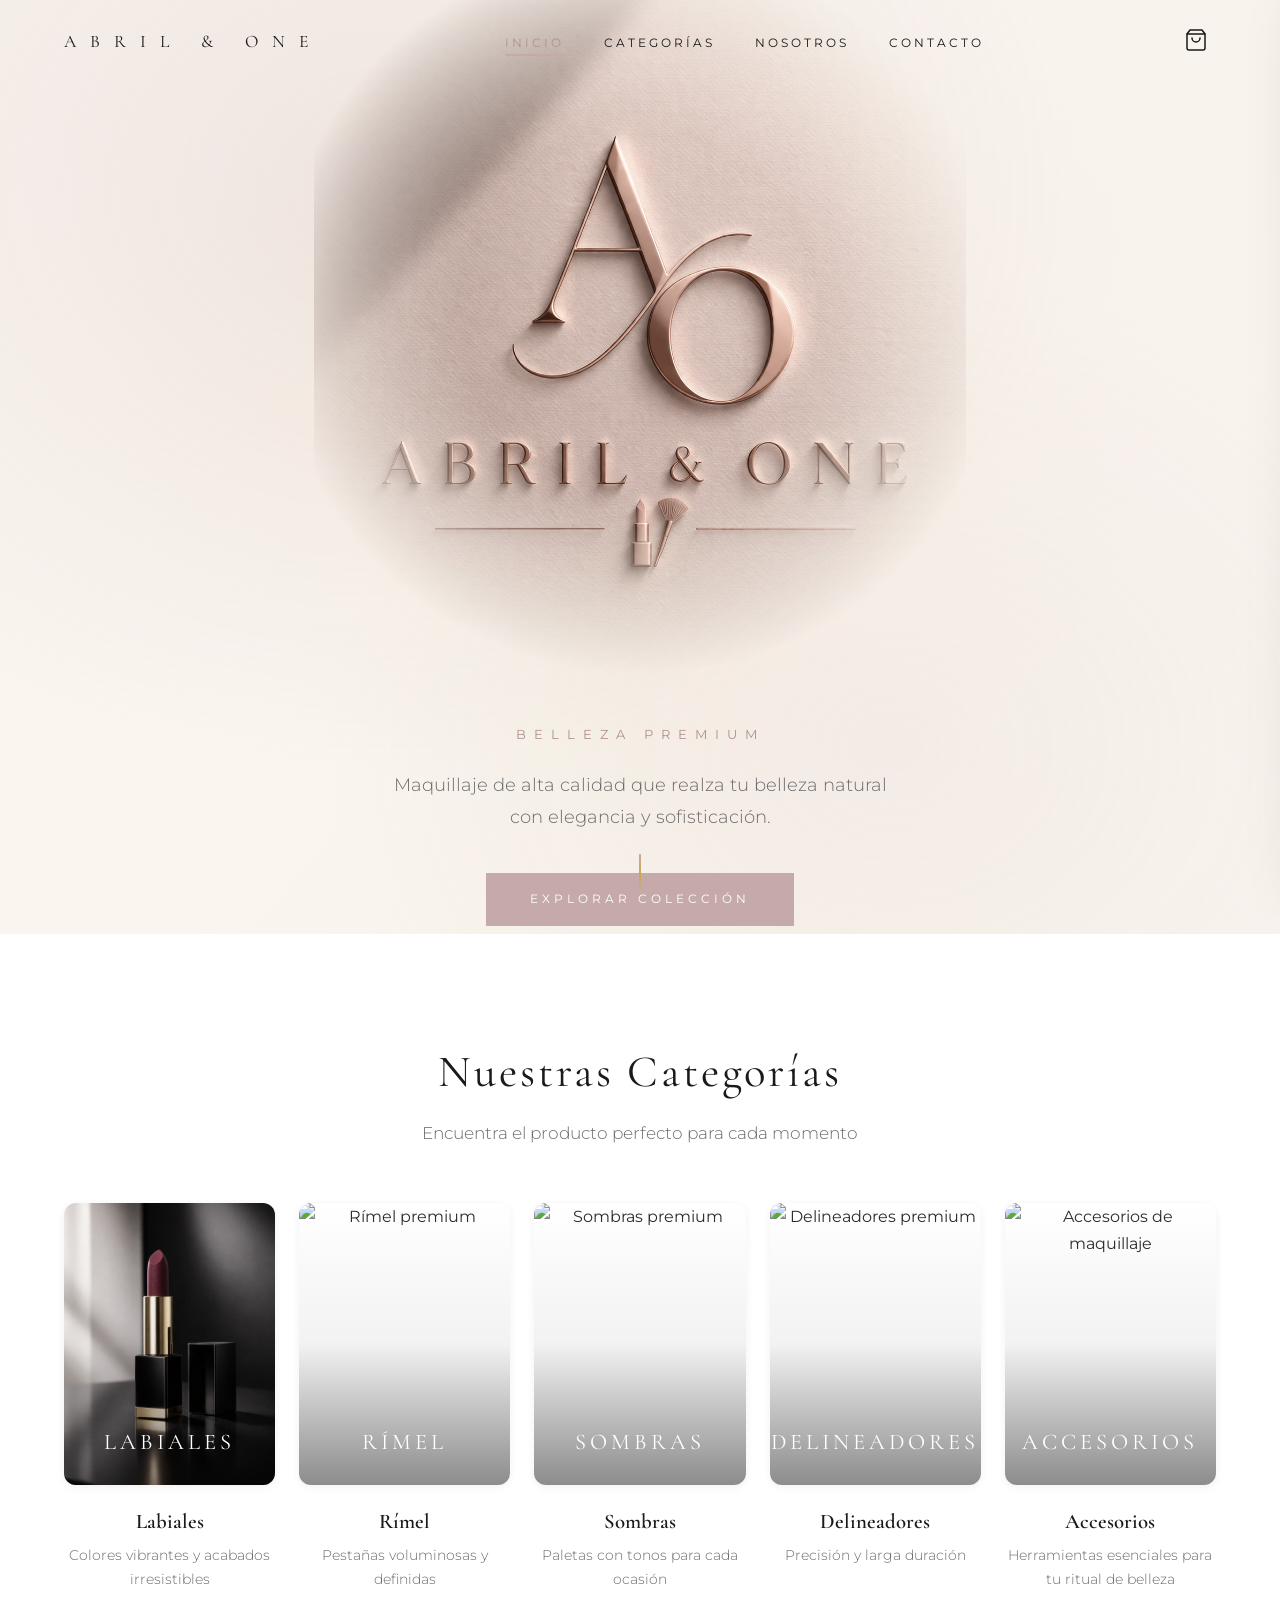
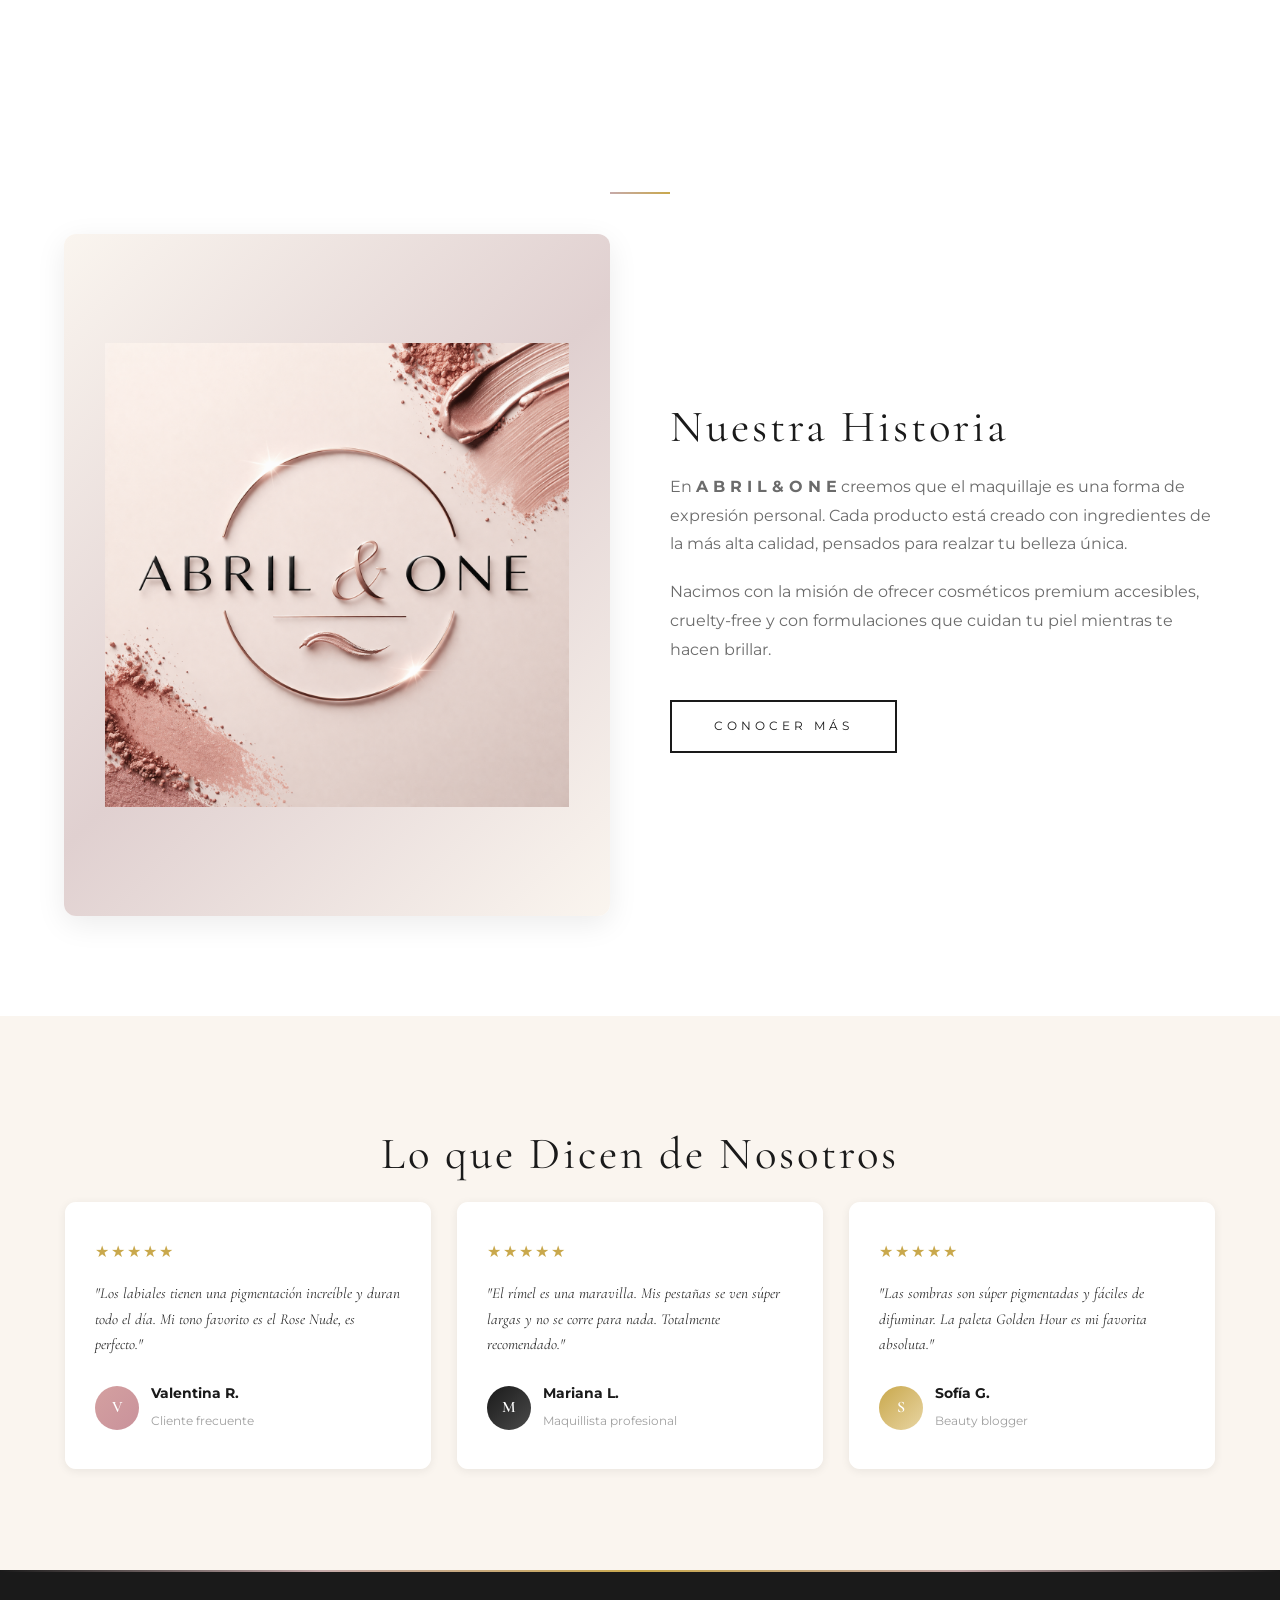
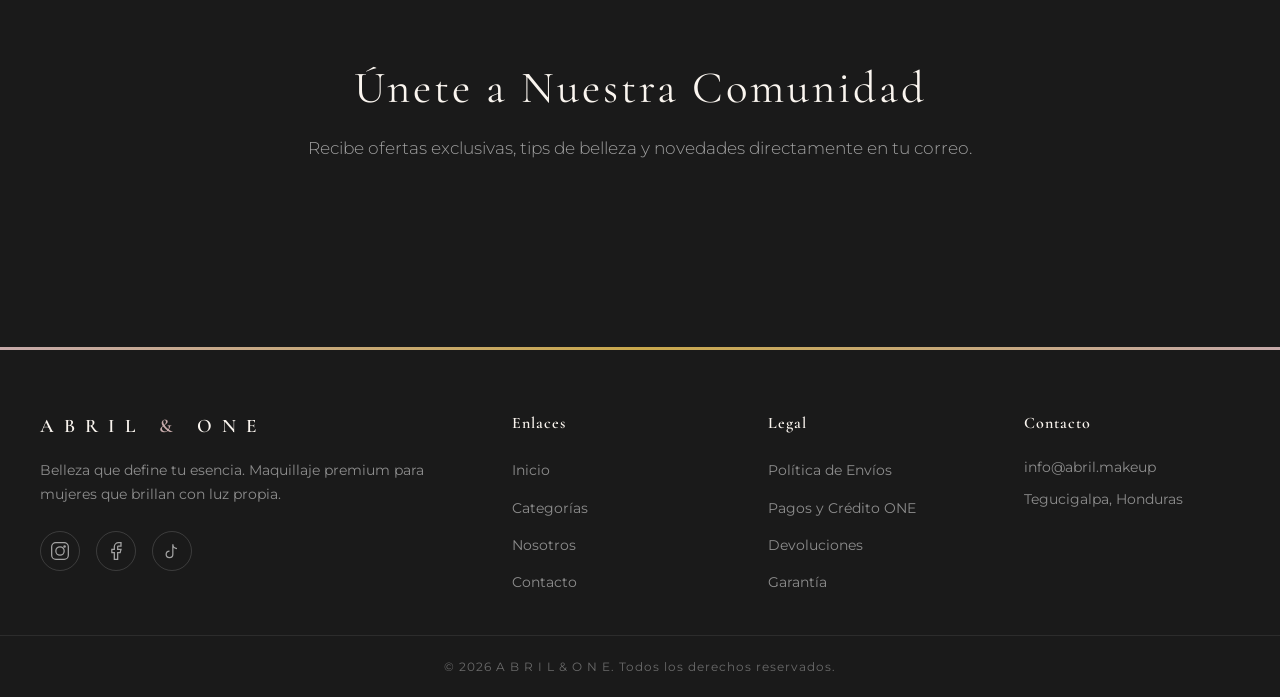
==== commit e734beb4: "feat: agregar 4 labiales Super Pro con galería, visor fullscreen y correo actualizado - Agregar 4 pr" ====
--- a/index.html
+++ b/index.html
@@ -64,7 +64,7 @@
       <div class="categories-grid">
         <a href="productos.html?cat=labiales" class="category-card scroll-reveal">
           <div class="category-img">
-            <img src="https://images.unsplash.com/photo-1596462502278-27bfdc403348?w=600&h=800&fit=crop&crop=center" alt="Labiales premium" loading="lazy">
+            <img src="labial/1.burdeos.png" alt="Labiales premium" loading="lazy">
             <div class="category-overlay">
               <span class="category-label">Labiales</span>
             </div>
@@ -226,7 +226,7 @@
       </div>
       <div class="footer-contact">
         <h4>Contacto</h4>
-        <p><a href="mailto:makeupdeabril@gmail.com" style="color:rgba(255,255,255,0.5);transition:color 0.3s;" onmouseover="this.style.color='var(--rosa-palo)'" onmouseout="this.style.color='rgba(255,255,255,0.5)'">makeupdeabril@gmail.com</a></p>
+        <p><a href="mailto:info@abril.makeup" style="color:rgba(255,255,255,0.5);transition:color 0.3s;" onmouseover="this.style.color='var(--rosa-palo)'" onmouseout="this.style.color='rgba(255,255,255,0.5)'">info@abril.makeup</a></p>
         <p>Tegucigalpa, Honduras</p>
       </div>
     </div>
--- a/css/styles.css
+++ b/css/styles.css
@@ -603,8 +603,10 @@
   display: flex;
   align-items: center;
   justify-content: center;
-  padding: 20px;
+  padding: 0;
   transition: transform var(--transition);
+  position: relative;
+  overflow: hidden;
 }
 .product-img-real:hover {
   transform: scale(1.02);
@@ -614,6 +616,56 @@
   height: 100%;
   object-fit: contain;
   border-radius: var(--radius-sm);
+}
+/* Card slider */
+.card-slider {
+  width: 100%;
+  height: 100%;
+  position: relative;
+  overflow: hidden;
+  touch-action: pan-y;
+  user-select: none;
+  -webkit-user-select: none;
+}
+.card-slider-track {
+  width: 100%;
+  height: 100%;
+  position: relative;
+}
+.card-slide {
+  position: absolute;
+  inset: 0;
+  width: 100%;
+  height: 100%;
+  object-fit: cover;
+  opacity: 0;
+  transition: opacity 0.6s ease;
+  border-radius: var(--radius-sm);
+}
+.card-slide.active {
+  opacity: 1;
+}
+.card-slider-dots {
+  position: absolute;
+  bottom: 10px;
+  left: 50%;
+  transform: translateX(-50%);
+  display: flex;
+  gap: 6px;
+  z-index: 2;
+}
+.card-dot {
+  width: 8px;
+  height: 8px;
+  border-radius: 50%;
+  background: rgba(255,255,255,0.5);
+  cursor: pointer;
+  transition: all 0.3s;
+  border: 1px solid rgba(0,0,0,0.1);
+}
+.card-dot.active {
+  background: var(--dorado);
+  transform: scale(1.2);
 }
 .product-lema {
   font-family: var(--font-display);
@@ -680,15 +732,132 @@
 .product-modal-img {
   background: var(--marfil);
   display: flex;
+  flex-direction: column;
   align-items: center;
   justify-content: center;
   padding: 30px;
   border-radius: var(--radius) 0 0 var(--radius);
 }
-.product-modal-img img {
+.product-modal-img > img,
+.product-modal-img > #modalMainImg {
   width: 100%;
   max-height: 400px;
   object-fit: contain;
+}
+/* Modal slider */
+.modal-slider {
+  width: 100%;
+  height: 100%;
+  position: relative;
+  overflow: hidden;
+  touch-action: pan-y;
+  user-select: none;
+  -webkit-user-select: none;
+  cursor: grab;
+  min-height: 300px;
+}
+.modal-slider:active { cursor: grabbing; }
+.modal-slider .card-slide {
+  object-fit: contain;
+  padding: 20px;
+}
+.modal-dots {
+  bottom: 14px;
+}
+.modal-dots .card-dot {
+  width: 10px;
+  height: 10px;
+}
+/* Fullscreen Photo Viewer */
+.photo-viewer {
+  position: fixed;
+  inset: 0;
+  z-index: 10001;
+  display: flex;
+  align-items: center;
+  justify-content: center;
+  opacity: 0;
+  transition: opacity 0.3s ease;
+}
+.photo-viewer.active { opacity: 1; }
+.photo-viewer-overlay {
+  position: absolute;
+  inset: 0;
+  background: rgba(0,0,0,0.95);
+}
+.photo-viewer-close {
+  position: absolute;
+  top: 20px;
+  right: 20px;
+  width: 44px;
+  height: 44px;
+  border: none;
+  background: rgba(255,255,255,0.15);
+  border-radius: 50%;
+  font-size: 1.6rem;
+  color: #fff;
+  cursor: pointer;
+  z-index: 3;
+  display: flex;
+  align-items: center;
+  justify-content: center;
+  transition: background 0.2s;
+}
+.photo-viewer-close:hover { background: rgba(255,255,255,0.3); }
+.photo-viewer-container {
+  position: relative;
+  width: 90vw;
+  height: 80vh;
+  z-index: 2;
+  touch-action: pan-y;
+  user-select: none;
+  -webkit-user-select: none;
+  cursor: grab;
+}
+.photo-viewer-container:active { cursor: grabbing; }
+.photo-viewer-img {
+  position: absolute;
+  inset: 0;
+  width: 100%;
+  height: 100%;
+  object-fit: contain;
+  opacity: 0;
+  transition: opacity 0.5s ease;
+}
+.photo-viewer-img.active { opacity: 1; }
+.photo-viewer-dots {
+  position: absolute;
+  bottom: 30px;
+  left: 50%;
+  transform: translateX(-50%);
+  display: flex;
+  gap: 10px;
+  z-index: 3;
+}
+.photo-viewer-dot {
+  width: 12px;
+  height: 12px;
+  border-radius: 50%;
+  background: rgba(255,255,255,0.4);
+  cursor: pointer;
+  transition: all 0.3s;
+  border: 1px solid rgba(255,255,255,0.3);
+}
+.photo-viewer-dot.active {
+  background: var(--dorado);
+  transform: scale(1.3);
+}
+.photo-viewer-hint {
+  position: absolute;
+  bottom: 60px;
+  left: 50%;
+  transform: translateX(-50%);
+  color: rgba(255,255,255,0.6);
+  font-family: var(--font-body);
+  font-size: 0.8rem;
+  letter-spacing: 1px;
+  z-index: 3;
+  transition: opacity 1s ease;
 }
 .product-modal-info {
   padding: 40px 30px;
@@ -757,10 +926,23 @@
   .product-modal-content {
     grid-template-columns: 1fr;
     max-height: 95vh;
+    overflow-y: auto;
   }
   .product-modal-img {
     border-radius: var(--radius) var(--radius) 0 0;
+    max-height: none;
+    padding: 20px;
+  }
+  .product-modal-img > img,
+  .product-modal-img > #modalMainImg {
     max-height: 250px;
+  }
+  .product-modal-thumbs {
+    margin-top: 10px;
+  }
+  .modal-thumb {
+    width: 50px;
+    height: 50px;
   }
   .product-modal-info { padding: 24px 20px; }
   .product-modal-name { font-size: 1.5rem; }
@@ -2218,6 +2400,164 @@
 }
 
 /* ============================================
+   FILE UPLOAD AREA
+   ============================================ */
+.file-upload-area {
+  border: 2px dashed var(--rosa-palo-light);
+  border-radius: var(--radius-sm);
+  transition: all var(--transition);
+  background: rgba(198,170,170,0.03);
+}
+.file-upload-area:hover {
+  border-color: var(--rosa-palo);
+  background: rgba(198,170,170,0.06);
+}
+.file-upload-prompt {
+  padding: 28px 20px;
+  text-align: center;
+  cursor: pointer;
+  transition: all var(--transition);
+}
+.file-upload-prompt svg {
+  color: var(--rosa-palo);
+  margin-bottom: 8px;
+}
+.file-upload-prompt p {
+  font-size: 0.85rem;
+  color: var(--gris);
+  margin-bottom: 4px;
+}
+.file-upload-prompt span {
+  font-size: 0.7rem;
+  color: var(--gris-light);
+}
+.file-preview-list {
+  display: flex;
+  flex-wrap: wrap;
+  gap: 10px;
+  padding: 12px;
+}
+.file-preview-list:empty { display: none; }
+.file-preview-item {
+  position: relative;
+  width: 80px;
+  height: 80px;
+  border-radius: var(--radius-sm);
+  overflow: hidden;
+  border: 1px solid rgba(0,0,0,0.08);
+  background: var(--marfil);
+}
+.file-preview-item img {
+  width: 100%;
+  height: 100%;
+  object-fit: cover;
+}
+.file-preview-video {
+  width: 100%;
+  height: 100%;
+  display: flex;
+  align-items: center;
+  justify-content: center;
+  background: linear-gradient(135deg, var(--negro), var(--negro-light));
+  color: var(--blanco);
+}
+.file-preview-name {
+  position: absolute;
+  bottom: 0;
+  left: 0;
+  right: 0;
+  background: rgba(0,0,0,0.6);
+  color: #fff;
+  font-size: 0.55rem;
+  padding: 2px 4px;
+  white-space: nowrap;
+  overflow: hidden;
+  text-overflow: ellipsis;
+}
+.file-preview-remove {
+  position: absolute;
+  top: 2px;
+  right: 2px;
+  width: 20px;
+  height: 20px;
+  border-radius: 50%;
+  background: rgba(0,0,0,0.5);
+  color: #fff;
+  border: none;
+  font-size: 0.8rem;
+  cursor: pointer;
+  display: flex;
+  align-items: center;
+  justify-content: center;
+  line-height: 1;
+  transition: background var(--transition);
+}
+.file-preview-remove:hover { background: #e74c3c; }
+
+/* Upload progress */
+.upload-progress {
+  width: 100%;
+  height: 6px;
+  background: rgba(0,0,0,0.06);
+  border-radius: 3px;
+  margin-top: 12px;
+  position: relative;
+  overflow: hidden;
+}
+.upload-progress-bar {
+  height: 100%;
+  background: linear-gradient(90deg, var(--rosa-palo), var(--dorado));
+  border-radius: 3px;
+  width: 0;
+  transition: width 0.3s ease;
+}
+.upload-progress span {
+  display: block;
+  font-size: 0.7rem;
+  color: var(--gris);
+  margin-top: 4px;
+  text-align: center;
+}
+
+/* ============================================
+   OTP INPUT
+   ============================================ */
+.otp-input-group {
+  display: flex;
+  gap: 8px;
+  justify-content: center;
+  margin: 16px 0;
+}
+.otp-digit {
+  width: 48px;
+  height: 56px;
+  border: 2px solid var(--rosa-palo-light);
+  border-radius: var(--radius-sm);
+  text-align: center;
+  font-family: 'Courier New', monospace;
+  font-size: 1.5rem;
+  font-weight: 700;
+  color: var(--negro);
+  background: var(--blanco);
+  outline: none;
+  transition: border-color var(--transition), box-shadow var(--transition);
+  -webkit-appearance: none;
+}
+.otp-digit:focus {
+  border-color: var(--rosa-palo);
+  box-shadow: 0 0 0 3px rgba(198,170,170,0.2);
+}
+@media (max-width: 480px) {
+  .otp-digit {
+    width: 40px;
+    height: 48px;
+    font-size: 1.2rem;
+  }
+  .otp-input-group { gap: 6px; }
+  .file-preview-item { width: 65px; height: 65px; }
+}
+
+/* ============================================
    POLICIES PAGE
    ============================================ */
 .policy-content { max-width: 800px; margin: 0 auto; }
